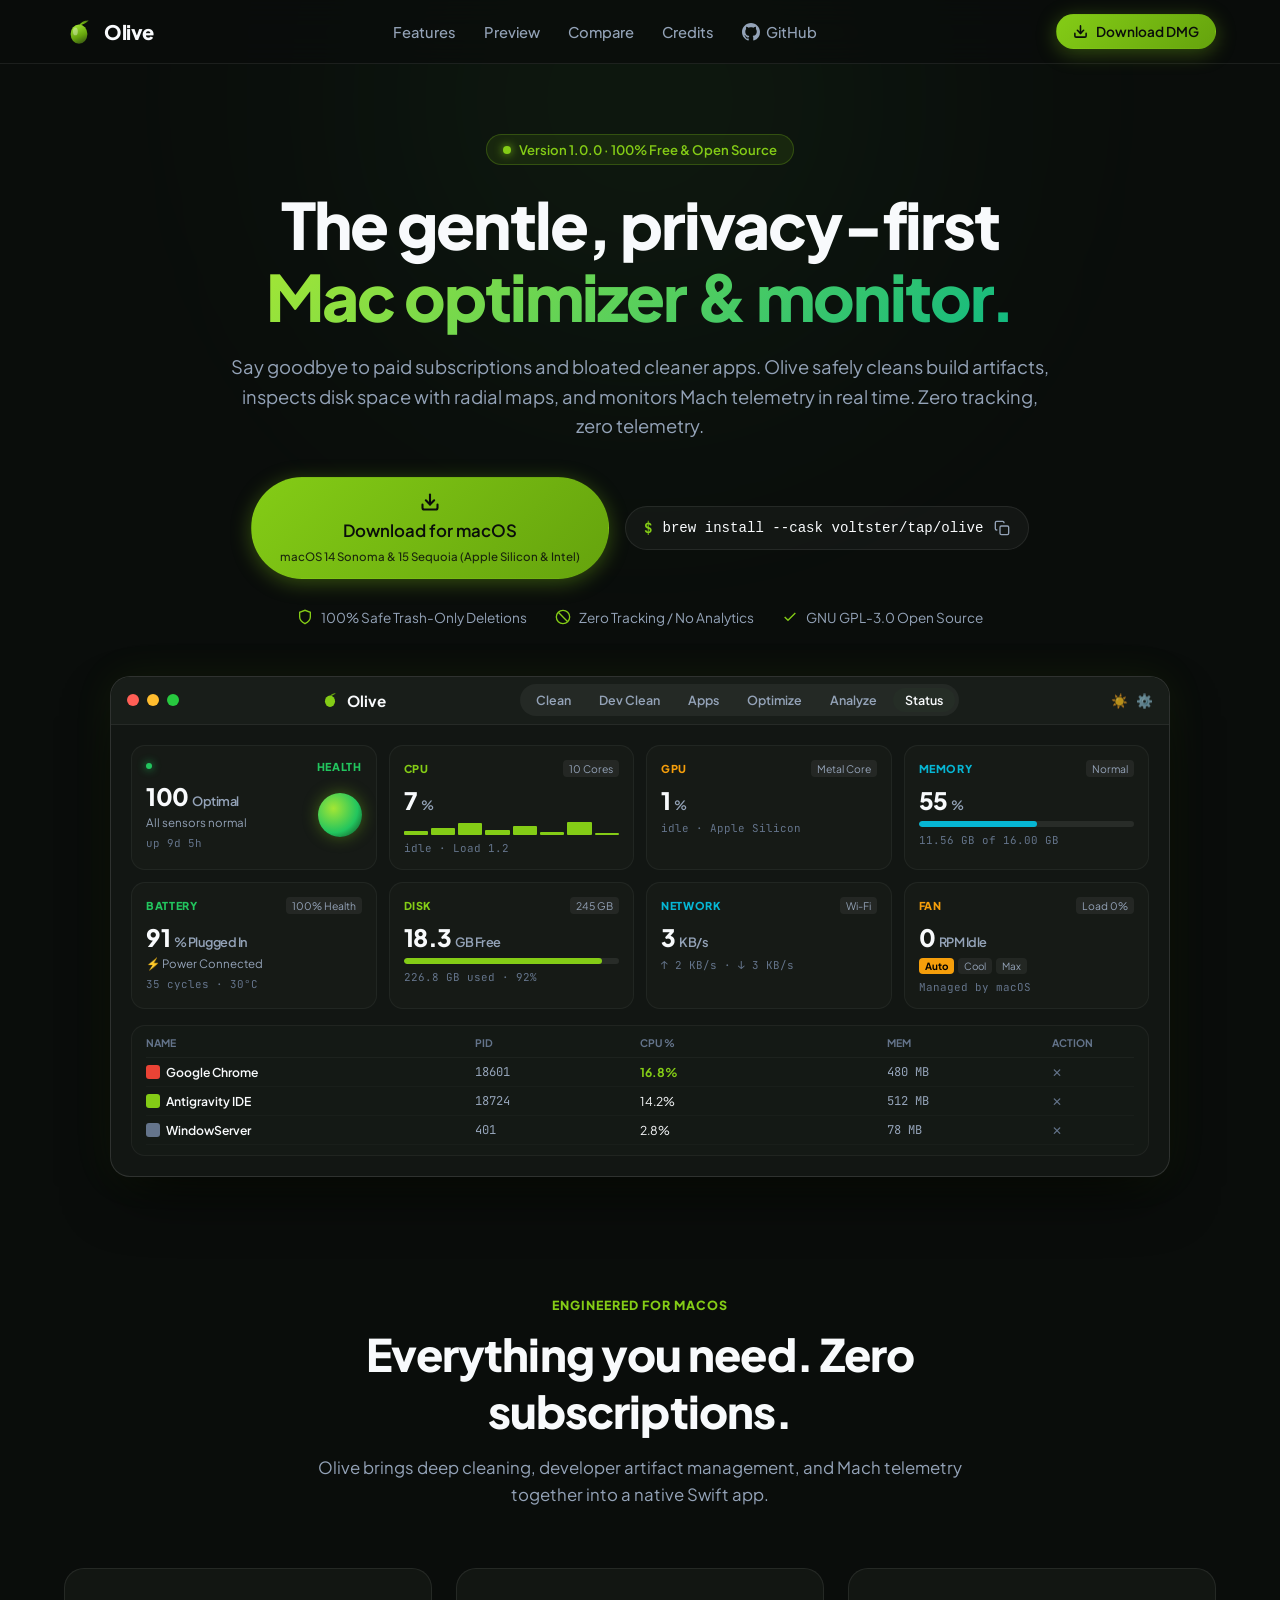
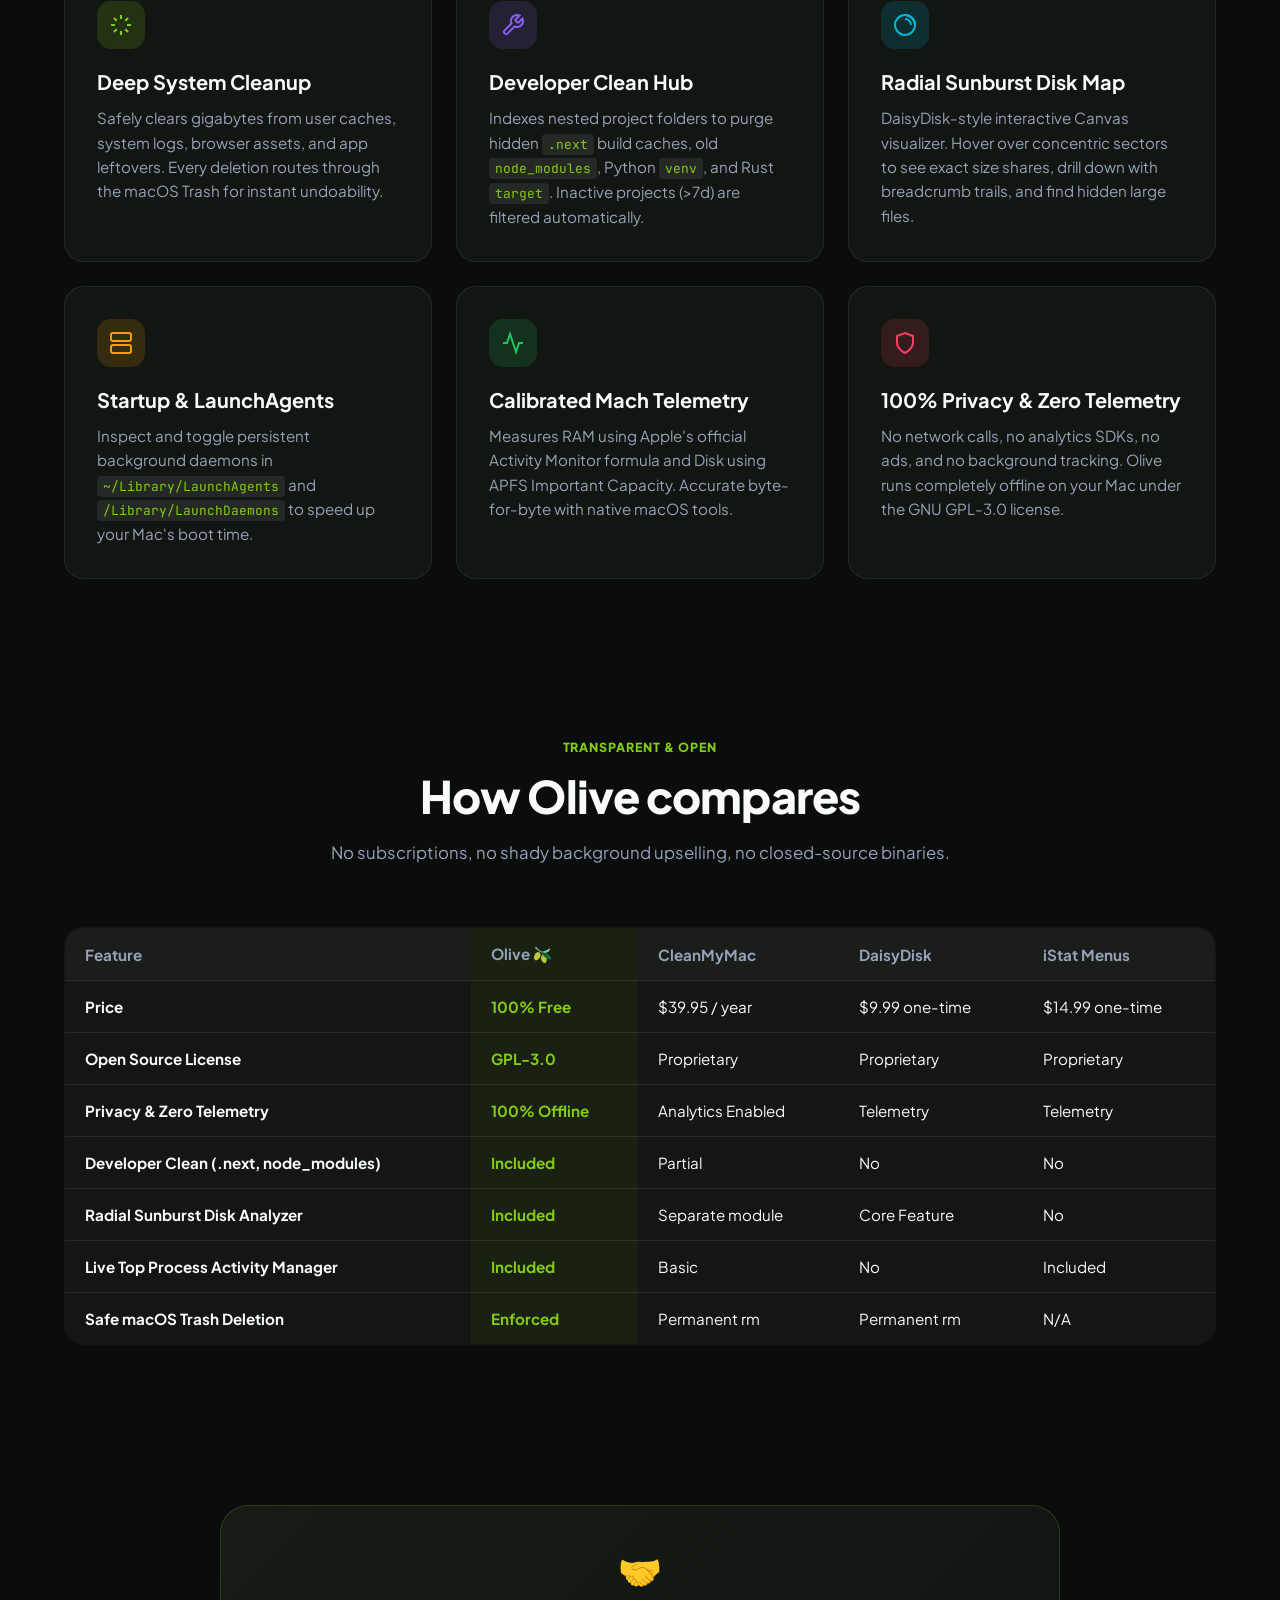
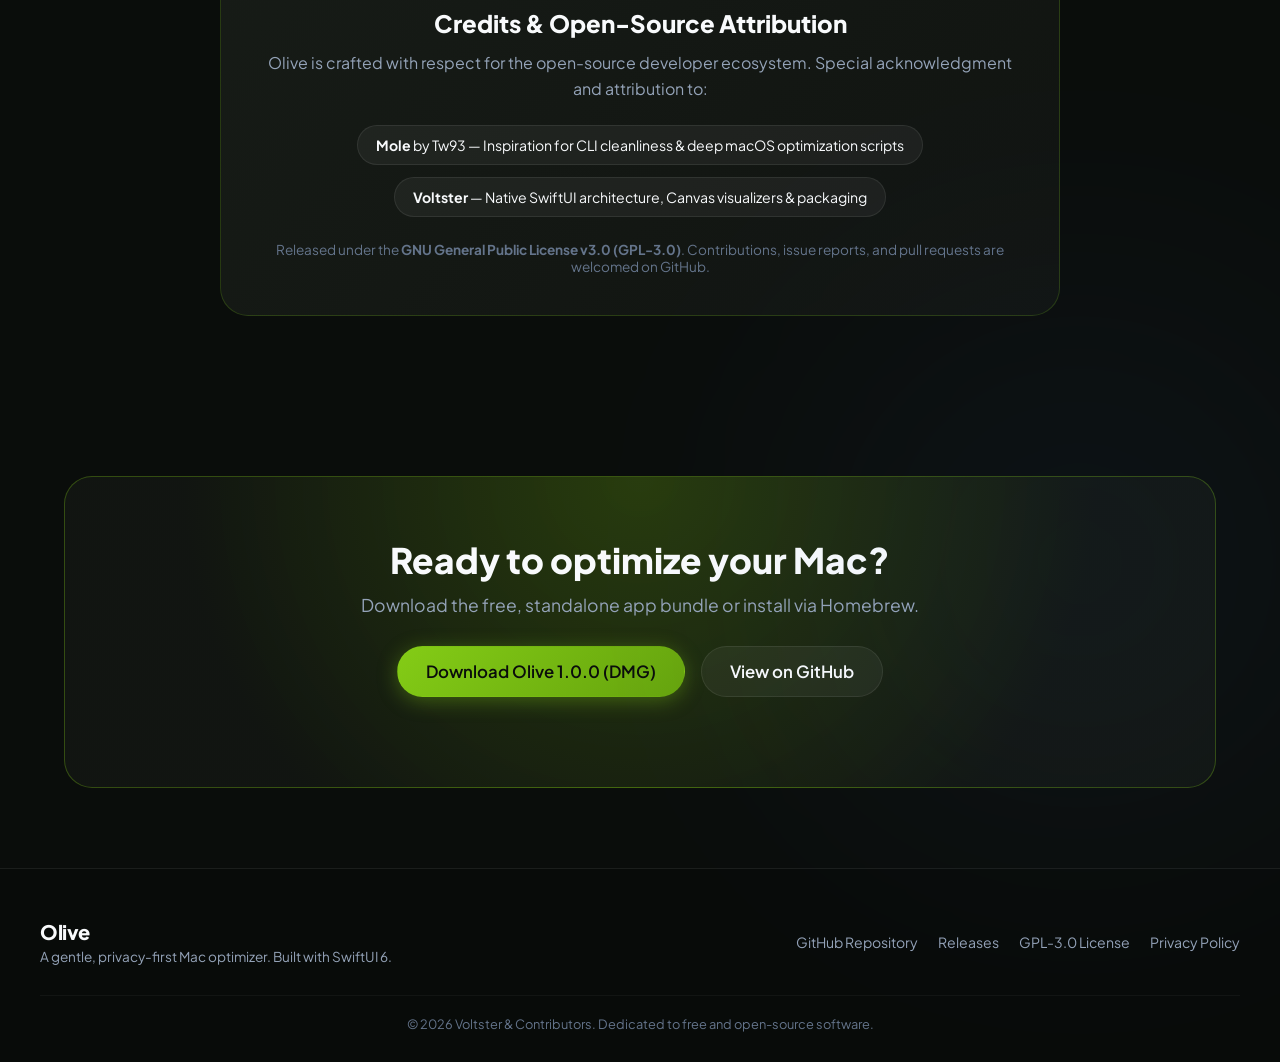
==== docs/index.html @ 9021bd2e "Add modern GitHub Pages landing page for Olive with live demo, DMG download, and attribution" ====
<!DOCTYPE html>
<html lang="en">
<head>
  <meta charset="UTF-8">
  <meta name="viewport" content="width=device-width, initial-scale=1.0">
  <title>Olive — Gentle, Privacy-First Mac Optimizer & System Monitor</title>
  <meta name="description" content="A modern, 100% free & open-source macOS system cleaner, developer junk purger, radial disk analyzer, and real-time telemetry monitor. Zero tracking, zero ads.">
  
  <!-- OpenGraph / Social Meta -->
  <meta property="og:title" content="Olive — Open-Source Mac Cleaner & System Monitor">
  <meta property="og:description" content="Reclaim gigabytes from node_modules, .next caches, and system junk with zero tracking and safe macOS Trash deletion.">
  <meta property="og:type" content="website">
  <meta property="og:url" content="https://voltster.github.io/Olive/">
  
  <!-- Google Fonts -->
  <link rel="preconnect" href="https://fonts.googleapis.com">
  <link rel="preconnect" href="https://fonts.gstatic.com" crossorigin>
  <link href="https://fonts.googleapis.com/css2?family=Plus+Jakarta+Sans:wght@400;500;600;700;800&family=JetBrains+Mono:wght@500;600&display=swap" rel="stylesheet">
  
  <!-- Stylesheet -->
  <link rel="stylesheet" href="style.css">
</head>
<body>

  <!-- Background Ambient Glows -->
  <div class="ambient-glow glow-top"></div>
  <div class="ambient-glow glow-bottom"></div>

  <!-- Navigation Bar -->
  <header class="navbar-wrapper">
    <nav class="navbar" aria-label="Main Navigation">
      <a href="#" class="brand">
        <svg class="brand-logo" width="30" height="30" viewBox="0 0 100 100" fill="none">
          <ellipse cx="50" cy="57" rx="28" ry="32" fill="url(#oliveGrad)" />
          <ellipse cx="38" cy="48" rx="8" ry="13" fill="rgba(255,255,255,0.35)" />
          <path d="M50 28 C62 10, 82 12, 82 12 C82 12, 70 26, 50 28 Z" fill="url(#leafGrad)" />
          <defs>
            <linearGradient id="oliveGrad" x1="35" y1="25" x2="65" y2="90" gradientUnits="userSpaceOnUse">
              <stop stop-color="#A3E635"/>
              <stop offset="0.6" stop-color="#65A30D"/>
              <stop offset="1" stop-color="#365314"/>
            </linearGradient>
            <linearGradient id="leafGrad" x1="50" y1="28" x2="82" y2="12" gradientUnits="userSpaceOnUse">
              <stop stop-color="#84CC16"/>
              <stop offset="1" stop-color="#4D7C0F"/>
            </linearGradient>
          </defs>
        </svg>
        <span class="brand-name">Olive</span>
      </a>

      <div class="nav-links">
        <a href="#features">Features</a>
        <a href="#demo">Preview</a>
        <a href="#comparison">Compare</a>
        <a href="#credits">Credits</a>
        <a href="https://github.com/Voltster/Olive" target="_blank" rel="noopener noreferrer" class="github-nav-link">
          <svg width="18" height="18" viewBox="0 0 24 24" fill="currentColor">
            <path d="M12 0C5.37 0 0 5.37 0 12c0 5.31 3.435 9.795 8.205 11.385.6.105.825-.255.825-.57 0-.285-.015-1.23-.015-2.235-3.015.555-3.795-.735-4.035-1.41-.135-.345-.72-1.41-1.23-1.695-.42-.225-1.02-.78-.015-.795.945-.015 1.62.87 1.845 1.23 1.08 1.815 2.805 1.305 3.495.99.105-.78.42-1.305.765-1.605-2.67-.3-5.46-1.335-5.46-5.925 0-1.305.465-2.385 1.23-3.225-.12-.3-.54-1.53.12-3.18 0 0 1.005-.315 3.3 1.23.96-.27 1.98-.405 3-.405s2.04.135 3 .405c2.295-1.56 3.3-1.23 3.3-1.23.66 1.65.24 2.88.12 3.18.765.84 1.23 1.905 1.23 3.225 0 4.605-2.805 5.625-5.475 5.925.435.375.81 1.095.81 2.22 0 1.605-.015 2.895-.015 3.3 0 .315.225.69.825.57A12.02 12.02 0 0024 12c0-6.63-5.37-12-12-12z"/>
          </svg>
          GitHub
        </a>
      </div>

      <div class="nav-cta">
        <a href="https://github.com/Voltster/Olive/releases/latest/download/Olive-1.0.0.dmg" class="btn btn-primary btn-sm">
          <svg width="15" height="15" viewBox="0 0 24 24" fill="none" stroke="currentColor" stroke-width="2.5" stroke-linecap="round" stroke-linejoin="round">
            <path d="M21 15v4a2 2 0 0 1-2 2H5a2 2 0 0 1-2-2v-4"/>
            <polyline points="7 10 12 15 17 10"/>
            <line x1="12" y1="15" x2="12" y2="3"/>
          </svg>
          Download DMG
        </a>
      </div>
    </nav>
  </header>

  <!-- Hero Section -->
  <main>
    <section class="hero-section">
      <div class="hero-content">
        <div class="badge-pill">
          <span class="badge-dot"></span>
          <span>Version 1.0.0 · 100% Free & Open Source</span>
        </div>

        <h1 class="hero-title">
          The gentle, privacy-first <br>
          <span class="gradient-text">Mac optimizer & monitor.</span>
        </h1>

        <p class="hero-subtitle">
          Say goodbye to paid subscriptions and bloated cleaner apps. Olive safely cleans build artifacts, inspects disk space with radial maps, and monitors Mach telemetry in real time. Zero tracking, zero telemetry.
        </p>

        <!-- CTA Action Buttons -->
        <div class="hero-actions">
          <a href="https://github.com/Voltster/Olive/releases/latest/download/Olive-1.0.0.dmg" class="btn btn-primary btn-lg">
            <svg width="20" height="20" viewBox="0 0 24 24" fill="none" stroke="currentColor" stroke-width="2.5" stroke-linecap="round" stroke-linejoin="round">
              <path d="M21 15v4a2 2 0 0 1-2 2H5a2 2 0 0 1-2-2v-4"/>
              <polyline points="7 10 12 15 17 10"/>
              <line x1="12" y1="15" x2="12" y2="3"/>
            </svg>
            Download for macOS
            <span class="btn-subtext">macOS 14 Sonoma & 15 Sequoia (Apple Silicon & Intel)</span>
          </a>

          <div class="brew-command-box" id="brewBox">
            <span class="brew-prompt">$</span>
            <code id="brewCode">brew install --cask voltster/tap/olive</code>
            <button class="copy-btn" id="copyBtn" aria-label="Copy Homebrew command" title="Copy to clipboard">
              <svg class="copy-icon" width="16" height="16" viewBox="0 0 24 24" fill="none" stroke="currentColor" stroke-width="2">
                <rect x="9" y="9" width="13" height="13" rx="2" ry="2"></rect>
                <path d="M5 15H4a2 2 0 0 1-2-2V4a2 2 0 0 1 2-2h9a2 2 0 0 1 2 2v1"></path>
              </svg>
              <span class="copy-tooltip">Copied!</span>
            </button>
          </div>
        </div>

        <div class="hero-trust">
          <div class="trust-item">
            <svg width="16" height="16" viewBox="0 0 24 24" fill="none" stroke="#84CC16" stroke-width="2"><path d="M12 22s8-4 8-10V5l-8-3-8 3v7c0 6 8 10 8 10z"/></svg>
            100% Safe Trash-Only Deletions
          </div>
          <div class="trust-item">
            <svg width="16" height="16" viewBox="0 0 24 24" fill="none" stroke="#84CC16" stroke-width="2"><circle cx="12" cy="12" r="10"/><line x1="4.93" y1="4.93" x2="19.07" y2="19.07"/></svg>
            Zero Tracking / No Analytics
          </div>
          <div class="trust-item">
            <svg width="16" height="16" viewBox="0 0 24 24" fill="none" stroke="#84CC16" stroke-width="2"><polyline points="20 6 9 17 4 12"/></svg>
            GNU GPL-3.0 Open Source
          </div>
        </div>
      </div>

      <!-- App Interface Mockup Preview -->
      <div class="hero-mockup-wrapper">
        <div class="mac-window">
          <!-- Window Header Bar -->
          <div class="window-header">
            <div class="traffic-lights">
              <span class="traffic-light red"></span>
              <span class="traffic-light yellow"></span>
              <span class="traffic-light green"></span>
            </div>

            <div class="window-title-group">
              <svg width="18" height="18" viewBox="0 0 100 100" fill="none">
                <ellipse cx="50" cy="57" rx="28" ry="32" fill="#84CC16" />
                <path d="M50 28 C62 10, 82 12, 82 12 C82 12, 70 26, 50 28 Z" fill="#65A30D" />
              </svg>
              <span>Olive</span>
            </div>

            <div class="window-nav-pills">
              <span class="pill">Clean</span>
              <span class="pill">Dev Clean</span>
              <span class="pill">Apps</span>
              <span class="pill">Optimize</span>
              <span class="pill">Analyze</span>
              <span class="pill active">Status</span>
            </div>

            <div class="window-controls">
              <span class="icon-circle">☀️</span>
              <span class="icon-circle">⚙️</span>
            </div>
          </div>

          <!-- Window Inner Content (8-Card Telemetry Grid Preview) -->
          <div class="window-body">
            <div class="status-grid">
              
              <!-- Health Card -->
              <div class="telemetry-card health-card">
                <div class="card-meta">
                  <span class="dot-live"></span>
                  <span class="card-label sage">HEALTH</span>
                </div>
                <div class="health-flex">
                  <div>
                    <div class="card-value">100 <span class="val-sub">Optimal</span></div>
                    <div class="card-subtitle">All sensors normal</div>
                    <div class="card-uptime">up 9d 5h</div>
                  </div>
                  <div class="solar-sphere-preview"></div>
                </div>
              </div>

              <!-- CPU Card -->
              <div class="telemetry-card">
                <div class="card-header-flex">
                  <span class="card-label olive">CPU</span>
                  <span class="chip">10 Cores</span>
                </div>
                <div class="card-value">7 <span class="val-sub">%</span></div>
                <div class="mini-equalizer">
                  <span style="height: 25%"></span>
                  <span style="height: 45%"></span>
                  <span style="height: 80%"></span>
                  <span style="height: 30%"></span>
                  <span style="height: 60%"></span>
                  <span style="height: 20%"></span>
                  <span style="height: 90%"></span>
                  <span style="height: 15%"></span>
                </div>
                <div class="card-uptime">idle · Load 1.2</div>
              </div>

              <!-- GPU Card -->
              <div class="telemetry-card">
                <div class="card-header-flex">
                  <span class="card-label amber">GPU</span>
                  <span class="chip">Metal Core</span>
                </div>
                <div class="card-value">1 <span class="val-sub">%</span></div>
                <div class="mini-line-graph"></div>
                <div class="card-uptime">idle · Apple Silicon</div>
              </div>

              <!-- Memory Card -->
              <div class="telemetry-card">
                <div class="card-header-flex">
                  <span class="card-label cyan">MEMORY</span>
                  <span class="chip">Normal</span>
                </div>
                <div class="card-value">55 <span class="val-sub">%</span></div>
                <div class="progress-bar-wrap">
                  <div class="progress-bar-fill" style="width: 55%"></div>
                </div>
                <div class="card-uptime">11.56 GB of 16.00 GB</div>
              </div>

              <!-- Battery Card -->
              <div class="telemetry-card">
                <div class="card-header-flex">
                  <span class="card-label sage">BATTERY</span>
                  <span class="chip">100% Health</span>
                </div>
                <div class="card-value">91 <span class="val-sub">% Plugged In</span></div>
                <div class="card-subtitle">⚡ Power Connected</div>
                <div class="card-uptime">35 cycles · 30°C</div>
              </div>

              <!-- Disk Card -->
              <div class="telemetry-card">
                <div class="card-header-flex">
                  <span class="card-label olive">DISK</span>
                  <span class="chip">245 GB</span>
                </div>
                <div class="card-value">18.3 <span class="val-sub">GB Free</span></div>
                <div class="progress-bar-wrap">
                  <div class="progress-bar-fill olive" style="width: 92%"></div>
                </div>
                <div class="card-uptime">226.8 GB used · 92%</div>
              </div>

              <!-- Network Card -->
              <div class="telemetry-card">
                <div class="card-header-flex">
                  <span class="card-label cyan">NETWORK</span>
                  <span class="chip">Wi-Fi</span>
                </div>
                <div class="card-value">3 <span class="val-sub">KB/s</span></div>
                <div class="mini-network-graph"></div>
                <div class="card-uptime">↑ 2 KB/s · ↓ 3 KB/s</div>
              </div>

              <!-- Fan Card -->
              <div class="telemetry-card">
                <div class="card-header-flex">
                  <span class="card-label amber">FAN</span>
                  <span class="chip">Load 0%</span>
                </div>
                <div class="card-value">0 <span class="val-sub">RPM Idle</span></div>
                <div class="preset-pills">
                  <span class="preset-pill active">Auto</span>
                  <span class="preset-pill">Cool</span>
                  <span class="preset-pill">Max</span>
                </div>
                <div class="card-uptime">Managed by macOS</div>
              </div>

            </div>

            <!-- Bottom Process Activity Preview -->
            <div class="process-table-preview">
              <div class="process-table-header">
                <span>NAME</span>
                <span>PID</span>
                <span>CPU %</span>
                <span>MEM</span>
                <span>ACTION</span>
              </div>
              <div class="process-row">
                <span class="p-name"><span class="app-icon chrome"></span> Google Chrome</span>
                <span class="p-pid">18601</span>
                <span class="p-cpu highlight">16.8% <span class="cpu-bar"></span></span>
                <span class="p-mem">480 MB</span>
                <span class="p-act">✕</span>
              </div>
              <div class="process-row">
                <span class="p-name"><span class="app-icon ide"></span> Antigravity IDE</span>
                <span class="p-pid">18724</span>
                <span class="p-cpu">14.2% <span class="cpu-bar half"></span></span>
                <span class="p-mem">512 MB</span>
                <span class="p-act">✕</span>
              </div>
              <div class="process-row">
                <span class="p-name"><span class="app-icon sys"></span> WindowServer</span>
                <span class="p-pid">401</span>
                <span class="p-cpu">2.8%</span>
                <span class="p-mem">78 MB</span>
                <span class="p-act">✕</span>
              </div>
            </div>

          </div>
        </div>
      </div>
    </section>

    <!-- Features Section -->
    <section class="features-section" id="features">
      <div class="section-header">
        <span class="section-tag">ENGINEERED FOR MACOS</span>
        <h2 class="section-title">Everything you need. Zero subscriptions.</h2>
        <p class="section-subtitle">Olive brings deep cleaning, developer artifact management, and Mach telemetry together into a native Swift app.</p>
      </div>

      <div class="features-grid">
        <!-- Feature 1 -->
        <div class="feature-card">
          <div class="feature-icon olive">
            <svg width="24" height="24" viewBox="0 0 24 24" fill="none" stroke="currentColor" stroke-width="2">
              <path d="M12 2v4M12 18v4M4.93 4.93l2.83 2.83M16.24 16.24l2.83 2.83M2 12h4M18 12h4M4.93 19.07l2.83-2.83M16.24 7.76l2.83-2.83"/>
            </svg>
          </div>
          <h3 class="feature-title">Deep System Cleanup</h3>
          <p class="feature-desc">Safely clears gigabytes from user caches, system logs, browser assets, and app leftovers. Every deletion routes through the macOS Trash for instant undoability.</p>
        </div>

        <!-- Feature 2 -->
        <div class="feature-card">
          <div class="feature-icon violet">
            <svg width="24" height="24" viewBox="0 0 24 24" fill="none" stroke="currentColor" stroke-width="2">
              <path d="M14.7 6.3a1 1 0 0 0 0 1.4l1.6 1.6a1 1 0 0 0 1.4 0l3.77-3.77a6 6 0 0 1-7.94 7.94l-6.91 6.91a2.12 2.12 0 0 1-3-3l6.91-6.91a6 6 0 0 1 7.94-7.94l-3.76 3.76z"/>
            </svg>
          </div>
          <h3 class="feature-title">Developer Clean Hub</h3>
          <p class="feature-desc">Indexes nested project folders to purge hidden <code>.next</code> build caches, old <code>node_modules</code>, Python <code>venv</code>, and Rust <code>target</code>. Inactive projects (>7d) are filtered automatically.</p>
        </div>

        <!-- Feature 3 -->
        <div class="feature-card">
          <div class="feature-icon cyan">
            <svg width="24" height="24" viewBox="0 0 24 24" fill="none" stroke="currentColor" stroke-width="2">
              <circle cx="12" cy="12" r="10"/>
              <path d="M12 2a10 10 0 0 1 10 10"/>
              <path d="M12 6a6 6 0 0 1 6 6"/>
            </svg>
          </div>
          <h3 class="feature-title">Radial Sunburst Disk Map</h3>
          <p class="feature-desc">DaisyDisk-style interactive Canvas visualizer. Hover over concentric sectors to see exact size shares, drill down with breadcrumb trails, and find hidden large files.</p>
        </div>

        <!-- Feature 4 -->
        <div class="feature-card">
          <div class="feature-icon amber">
            <svg width="24" height="24" viewBox="0 0 24 24" fill="none" stroke="currentColor" stroke-width="2">
              <rect x="2" y="2" width="20" height="8" rx="2" ry="2"/>
              <rect x="2" y="14" width="20" height="8" rx="2" ry="2"/>
              <line x1="6" y1="6" x2="6.01" y2="6"/>
              <line x1="6" y1="18" x2="6.01" y2="18"/>
            </svg>
          </div>
          <h3 class="feature-title">Startup & LaunchAgents</h3>
          <p class="feature-desc">Inspect and toggle persistent background daemons in <code>~/Library/LaunchAgents</code> and <code>/Library/LaunchDaemons</code> to speed up your Mac's boot time.</p>
        </div>

        <!-- Feature 5 -->
        <div class="feature-card">
          <div class="feature-icon sage">
            <svg width="24" height="24" viewBox="0 0 24 24" fill="none" stroke="currentColor" stroke-width="2">
              <path d="M22 12h-4l-3 9L9 3l-3 9H2"/>
            </svg>
          </div>
          <h3 class="feature-title">Calibrated Mach Telemetry</h3>
          <p class="feature-desc">Measures RAM using Apple's official Activity Monitor formula and Disk using APFS Important Capacity. Accurate byte-for-byte with native macOS tools.</p>
        </div>

        <!-- Feature 6 -->
        <div class="feature-card">
          <div class="feature-icon rose">
            <svg width="24" height="24" viewBox="0 0 24 24" fill="none" stroke="currentColor" stroke-width="2">
              <path d="M12 22s8-4 8-10V5l-8-3-8 3v7c0 6 8 10 8 10z"/>
            </svg>
          </div>
          <h3 class="feature-title">100% Privacy & Zero Telemetry</h3>
          <p class="feature-desc">No network calls, no analytics SDKs, no ads, and no background tracking. Olive runs completely offline on your Mac under the GNU GPL-3.0 license.</p>
        </div>
      </div>
    </section>

    <!-- Comparison Table Section -->
    <section class="comparison-section" id="comparison">
      <div class="section-header">
        <span class="section-tag">TRANSPARENT & OPEN</span>
        <h2 class="section-title">How Olive compares</h2>
        <p class="section-subtitle">No subscriptions, no shady background upselling, no closed-source binaries.</p>
      </div>

      <div class="table-responsive">
        <table class="comparison-table">
          <thead>
            <tr>
              <th>Feature</th>
              <th class="highlight-col">Olive 🫒</th>
              <th>CleanMyMac</th>
              <th>DaisyDisk</th>
              <th>iStat Menus</th>
            </tr>
          </thead>
          <tbody>
            <tr>
              <td><strong>Price</strong></td>
              <td class="highlight-col font-bold text-green">100% Free</td>
              <td>$39.95 / year</td>
              <td>$9.99 one-time</td>
              <td>$14.99 one-time</td>
            </tr>
            <tr>
              <td><strong>Open Source License</strong></td>
              <td class="highlight-col font-bold text-green">GPL-3.0</td>
              <td>Proprietary</td>
              <td>Proprietary</td>
              <td>Proprietary</td>
            </tr>
            <tr>
              <td><strong>Privacy & Zero Telemetry</strong></td>
              <td class="highlight-col font-bold text-green">100% Offline</td>
              <td>Analytics Enabled</td>
              <td>Telemetry</td>
              <td>Telemetry</td>
            </tr>
            <tr>
              <td><strong>Developer Clean (.next, node_modules)</strong></td>
              <td class="highlight-col font-bold text-green">Included</td>
              <td>Partial</td>
              <td>No</td>
              <td>No</td>
            </tr>
            <tr>
              <td><strong>Radial Sunburst Disk Analyzer</strong></td>
              <td class="highlight-col font-bold text-green">Included</td>
              <td>Separate module</td>
              <td>Core Feature</td>
              <td>No</td>
            </tr>
            <tr>
              <td><strong>Live Top Process Activity Manager</strong></td>
              <td class="highlight-col font-bold text-green">Included</td>
              <td>Basic</td>
              <td>No</td>
              <td>Included</td>
            </tr>
            <tr>
              <td><strong>Safe macOS Trash Deletion</strong></td>
              <td class="highlight-col font-bold text-green">Enforced</td>
              <td>Permanent rm</td>
              <td>Permanent rm</td>
              <td>N/A</td>
            </tr>
          </tbody>
        </table>
      </div>
    </section>

    <!-- Credits & Attribution Section -->
    <section class="credits-section" id="credits">
      <div class="credits-card">
        <div class="credits-icon">🤝</div>
        <h3 class="credits-title">Credits & Open-Source Attribution</h3>
        <p class="credits-text">
          Olive is crafted with respect for the open-source developer ecosystem. Special acknowledgment and attribution to:
        </p>
        <div class="credits-badge-list">
          <a href="https://github.com/tw93/mole" target="_blank" rel="noopener noreferrer" class="credit-chip">
            <strong>Mole</strong> by Tw93 — Inspiration for CLI cleanliness & deep macOS optimization scripts
          </a>
          <a href="https://github.com/Voltster/Olive" target="_blank" rel="noopener noreferrer" class="credit-chip">
            <strong>Voltster</strong> — Native SwiftUI architecture, Canvas visualizers & packaging
          </a>
        </div>
        <p class="license-notice">
          Released under the <strong>GNU General Public License v3.0 (GPL-3.0)</strong>. Contributions, issue reports, and pull requests are welcomed on GitHub.
        </p>
      </div>
    </section>

    <!-- Final Call to Action -->
    <section class="final-cta">
      <div class="cta-card">
        <h2>Ready to optimize your Mac?</h2>
        <p>Download the free, standalone app bundle or install via Homebrew.</p>
        
        <div class="hero-actions center">
          <a href="https://github.com/Voltster/Olive/releases/latest/download/Olive-1.0.0.dmg" class="btn btn-primary btn-lg">
            Download Olive 1.0.0 (DMG)
          </a>
          <a href="https://github.com/Voltster/Olive" target="_blank" rel="noopener noreferrer" class="btn btn-secondary btn-lg">
            View on GitHub
          </a>
        </div>
      </div>
    </section>
  </main>

  <!-- Footer -->
  <footer class="footer">
    <div class="footer-content">
      <div class="footer-brand">
        <span class="brand-name">Olive</span>
        <p>A gentle, privacy-first Mac optimizer. Built with SwiftUI 6.</p>
      </div>

      <div class="footer-links">
        <a href="https://github.com/Voltster/Olive">GitHub Repository</a>
        <a href="https://github.com/Voltster/Olive/releases">Releases</a>
        <a href="https://github.com/Voltster/Olive/blob/main/LICENSE">GPL-3.0 License</a>
        <a href="https://github.com/Voltster/Olive/blob/main/PRIVACY.md">Privacy Policy</a>
      </div>
    </div>
    <div class="footer-bottom">
      <p>© 2026 Voltster & Contributors. Dedicated to free and open-source software.</p>
    </div>
  </footer>

  <!-- Scripts -->
  <script src="script.js"></script>
</body>
</html>
---- docs/style.css ----
/* ==========================================================================
   Olive — Modern Landing Page Design Tokens & Stylesheet
   ========================================================================== */

:root {
  --bg-dark: #0A0D0B;
  --bg-card: rgba(22, 26, 22, 0.75);
  --bg-card-hover: rgba(30, 36, 30, 0.85);
  --border-card: rgba(255, 255, 255, 0.08);
  --border-card-hover: rgba(132, 204, 22, 0.35);
  
  --text-primary: #F8FAFC;
  --text-secondary: #94A3B8;
  --text-muted: #64748B;
  
  --accent-olive: #84CC16;
  --accent-olive-glow: rgba(132, 204, 22, 0.35);
  --accent-emerald: #10B981;
  --accent-sage: #22C55E;
  --accent-cyan: #06B6D4;
  --accent-amber: #F59E0B;
  --accent-violet: #8B5CF6;
  --accent-rose: #F43F5E;
  
  --radius-sm: 8px;
  --radius-md: 14px;
  --radius-lg: 20px;
  --radius-xl: 28px;
  --radius-full: 9999px;
  
  --font-main: 'Plus Jakarta Sans', -apple-system, BlinkMacSystemFont, 'Segoe UI', Roboto, sans-serif;
  --font-mono: 'JetBrains Mono', SFMono-Regular, Menlo, Monaco, Consolas, monospace;
  
  --transition-fast: 0.18s cubic-bezier(0.16, 1, 0.3, 1);
  --transition-smooth: 0.3s cubic-bezier(0.16, 1, 0.3, 1);
}

/* Reset & Base */
*, *::before, *::after {
  box-sizing: border-box;
  margin: 0;
  padding: 0;
}

html {
  scroll-behavior: smooth;
  color-scheme: dark;
  background-color: var(--bg-dark);
  font-family: var(--font-main);
  color: var(--text-primary);
  -webkit-font-smoothing: antialiased;
}

body {
  position: relative;
  min-height: 100vh;
  overflow-x: hidden;
}

/* Ambient Glows */
.ambient-glow {
  position: absolute;
  width: 600px;
  height: 600px;
  border-radius: 50%;
  filter: blur(140px);
  pointer-events: none;
  z-index: 0;
  opacity: 0.45;
}

.glow-top {
  top: -200px;
  left: 50%;
  transform: translateX(-50%);
  background: radial-gradient(circle, rgba(132, 204, 22, 0.25) 0%, rgba(16, 185, 129, 0.12) 60%, transparent 80%);
}

.glow-bottom {
  bottom: 200px;
  right: -100px;
  background: radial-gradient(circle, rgba(6, 182, 212, 0.18) 0%, rgba(139, 92, 246, 0.1) 60%, transparent 80%);
}

/* Navigation */
.navbar-wrapper {
  position: sticky;
  top: 0;
  z-index: 100;
  backdrop-filter: blur(20px);
  -webkit-backdrop-filter: blur(20px);
  background: rgba(10, 13, 11, 0.75);
  border-bottom: 1px solid var(--border-card);
}

.navbar {
  max-width: 1200px;
  margin: 0 auto;
  padding: 14px 24px;
  display: flex;
  align-items: center;
  justify-content: space-between;
}

.brand {
  display: flex;
  align-items: center;
  gap: 10px;
  text-decoration: none;
  color: var(--text-primary);
}

.brand-name {
  font-size: 1.25rem;
  font-weight: 800;
  letter-spacing: -0.02em;
}

.nav-links {
  display: flex;
  align-items: center;
  gap: 28px;
}

.nav-links a {
  text-decoration: none;
  color: var(--text-secondary);
  font-size: 0.92rem;
  font-weight: 500;
  transition: color var(--transition-fast);
}

.nav-links a:hover {
  color: var(--text-primary);
}

.github-nav-link {
  display: inline-flex;
  align-items: center;
  gap: 6px;
}

/* Buttons */
.btn {
  display: inline-flex;
  align-items: center;
  justify-content: center;
  gap: 8px;
  font-family: var(--font-main);
  font-weight: 600;
  text-decoration: none;
  border-radius: var(--radius-full);
  transition: all var(--transition-smooth);
  cursor: pointer;
  border: 1px solid transparent;
}

.btn-primary {
  background: linear-gradient(135deg, #84CC16 0%, #65A30D 100%);
  color: #0A0D0B;
  box-shadow: 0 4px 20px var(--accent-olive-glow);
}

.btn-primary:hover {
  background: linear-gradient(135deg, #9AE62B 0%, #84CC16 100%);
  transform: translateY(-1px);
  box-shadow: 0 6px 24px rgba(132, 204, 22, 0.5);
}

.btn-secondary {
  background: rgba(255, 255, 255, 0.05);
  color: var(--text-primary);
  border: 1px solid var(--border-card);
}

.btn-secondary:hover {
  background: rgba(255, 255, 255, 0.1);
  border-color: rgba(255, 255, 255, 0.2);
}

.btn-sm {
  padding: 8px 16px;
  font-size: 0.85rem;
}

.btn-lg {
  flex-direction: column;
  padding: 14px 28px;
  font-size: 1.05rem;
}

.btn-subtext {
  font-size: 0.72rem;
  font-weight: 500;
  opacity: 0.85;
}

/* Hero Section */
.hero-section {
  position: relative;
  z-index: 1;
  max-width: 1200px;
  margin: 0 auto;
  padding: 70px 24px 40px;
  display: flex;
  flex-direction: column;
  align-items: center;
  text-align: center;
}

.hero-content {
  max-width: 820px;
  margin-bottom: 50px;
}

.badge-pill {
  display: inline-flex;
  align-items: center;
  gap: 8px;
  padding: 6px 16px;
  border-radius: var(--radius-full);
  background: rgba(132, 204, 22, 0.1);
  border: 1px solid rgba(132, 204, 22, 0.25);
  color: var(--accent-olive);
  font-size: 0.82rem;
  font-weight: 600;
  margin-bottom: 24px;
}

.badge-dot {
  width: 8px;
  height: 8px;
  border-radius: 50%;
  background: var(--accent-olive);
  box-shadow: 0 0 10px var(--accent-olive);
}

.hero-title {
  font-size: clamp(2.4rem, 5vw, 4.2rem);
  font-weight: 800;
  line-height: 1.12;
  letter-spacing: -0.03em;
  margin-bottom: 20px;
}

.gradient-text {
  background: linear-gradient(135deg, #A3E635 0%, #10B981 100%);
  -webkit-background-clip: text;
  -webkit-text-fill-color: transparent;
}

.hero-subtitle {
  font-size: 1.15rem;
  line-height: 1.6;
  color: var(--text-secondary);
  margin-bottom: 36px;
}

.hero-actions {
  display: flex;
  align-items: center;
  justify-content: center;
  gap: 16px;
  flex-wrap: wrap;
  margin-bottom: 30px;
}

.hero-actions.center {
  margin-top: 24px;
}

/* Homebrew Command Box */
.brew-command-box {
  display: flex;
  align-items: center;
  gap: 10px;
  background: rgba(255, 255, 255, 0.04);
  border: 1px solid var(--border-card);
  padding: 12px 18px;
  border-radius: var(--radius-full);
  font-family: var(--font-mono);
  font-size: 0.88rem;
  color: var(--text-primary);
  transition: border-color var(--transition-fast);
}

.brew-command-box:hover {
  border-color: var(--border-card-hover);
}

.brew-prompt {
  color: var(--accent-olive);
  font-weight: 700;
}

.copy-btn {
  position: relative;
  background: transparent;
  border: none;
  color: var(--text-secondary);
  cursor: pointer;
  display: flex;
  align-items: center;
  justify-content: center;
  transition: color var(--transition-fast);
}

.copy-btn:hover {
  color: var(--text-primary);
}

.copy-tooltip {
  position: absolute;
  top: -30px;
  left: 50%;
  transform: translateX(-50%);
  background: var(--accent-olive);
  color: #0A0D0B;
  font-size: 0.72rem;
  font-weight: 700;
  padding: 2px 8px;
  border-radius: 4px;
  opacity: 0;
  pointer-events: none;
  transition: opacity 0.2s ease;
}

.copy-tooltip.show {
  opacity: 1;
}

/* Trust Items */
.hero-trust {
  display: flex;
  align-items: center;
  justify-content: center;
  gap: 28px;
  flex-wrap: wrap;
  font-size: 0.85rem;
  color: var(--text-secondary);
}

.trust-item {
  display: flex;
  align-items: center;
  gap: 8px;
}

/* Mac Window Mockup */
.hero-mockup-wrapper {
  width: 100%;
  max-width: 1060px;
  margin: 0 auto;
}

.mac-window {
  background: #121613;
  border-radius: var(--radius-lg);
  border: 1px solid rgba(255, 255, 255, 0.12);
  box-shadow: 0 25px 60px -15px rgba(0, 0, 0, 0.8), 0 0 40px rgba(132, 204, 22, 0.08);
  overflow: hidden;
  text-align: left;
}

.window-header {
  height: 48px;
  background: #181D19;
  border-bottom: 1px solid rgba(255, 255, 255, 0.06);
  display: flex;
  align-items: center;
  justify-content: space-between;
  padding: 0 16px;
}

.traffic-lights {
  display: flex;
  gap: 8px;
  width: 60px;
}

.traffic-light {
  width: 12px;
  height: 12px;
  border-radius: 50%;
}
.traffic-light.red { background: #FF5F56; }
.traffic-light.yellow { background: #FFBD2E; }
.traffic-light.green { background: #27C93F; }

.window-title-group {
  display: flex;
  align-items: center;
  gap: 8px;
  font-weight: 700;
  font-size: 0.95rem;
}

.window-nav-pills {
  display: flex;
  gap: 4px;
  background: rgba(255, 255, 255, 0.05);
  padding: 4px;
  border-radius: var(--radius-full);
}

.pill {
  padding: 4px 12px;
  font-size: 0.78rem;
  font-weight: 600;
  color: var(--text-secondary);
  border-radius: var(--radius-full);
}

.pill.active {
  background: #252D26;
  color: var(--text-primary);
}

.window-controls {
  display: flex;
  gap: 8px;
  width: 60px;
  justify-content: flex-end;
}

.icon-circle {
  font-size: 0.85rem;
  opacity: 0.7;
}

/* Window Inner Grid */
.window-body {
  padding: 20px;
}

.status-grid {
  display: grid;
  grid-template-columns: repeat(4, 1fr);
  gap: 12px;
  margin-bottom: 16px;
}

.telemetry-card {
  background: rgba(25, 30, 26, 0.6);
  border: 1px solid rgba(255, 255, 255, 0.05);
  border-radius: var(--radius-md);
  padding: 14px;
}

.health-card {
  grid-column: span 1;
}

.health-flex {
  display: flex;
  justify-content: space-between;
  align-items: center;
}

.solar-sphere-preview {
  width: 44px;
  height: 44px;
  border-radius: 50%;
  background: radial-gradient(circle at 35% 35%, #A3E635, #22C55E 60%, #0F3818);
  box-shadow: 0 0 16px rgba(132, 204, 22, 0.4);
}

.card-meta, .card-header-flex {
  display: flex;
  align-items: center;
  justify-content: space-between;
  margin-bottom: 8px;
}

.dot-live {
  width: 6px;
  height: 6px;
  border-radius: 50%;
  background: var(--accent-sage);
  box-shadow: 0 0 8px var(--accent-sage);
}

.card-label {
  font-size: 0.68rem;
  font-weight: 800;
  letter-spacing: 0.06em;
}

.card-label.sage { color: var(--accent-sage); }
.card-label.olive { color: var(--accent-olive); }
.card-label.amber { color: var(--accent-amber); }
.card-label.cyan { color: var(--accent-cyan); }

.chip {
  font-size: 0.65rem;
  background: rgba(255, 255, 255, 0.06);
  padding: 2px 6px;
  border-radius: 4px;
  color: var(--text-secondary);
}

.card-value {
  font-size: 1.5rem;
  font-weight: 800;
  letter-spacing: -0.02em;
  margin-bottom: 4px;
}

.val-sub {
  font-size: 0.8rem;
  font-weight: 600;
  color: var(--text-secondary);
}

.card-subtitle {
  font-size: 0.72rem;
  color: var(--text-secondary);
}

.card-uptime {
  font-size: 0.68rem;
  color: var(--text-muted);
  font-family: var(--font-mono);
  margin-top: 6px;
}

.progress-bar-wrap {
  height: 6px;
  background: rgba(255, 255, 255, 0.08);
  border-radius: 3px;
  overflow: hidden;
  margin: 6px 0;
}

.progress-bar-fill {
  height: 100%;
  background: var(--accent-cyan);
  border-radius: 3px;
}

.progress-bar-fill.olive {
  background: var(--accent-olive);
}

.mini-equalizer {
  display: flex;
  align-items: flex-end;
  gap: 3px;
  height: 14px;
  margin: 6px 0;
}

.mini-equalizer span {
  flex: 1;
  background: var(--accent-olive);
  border-radius: 1px;
}

.preset-pills {
  display: flex;
  gap: 4px;
  margin: 6px 0;
}

.preset-pill {
  font-size: 0.62rem;
  padding: 2px 6px;
  border-radius: 4px;
  background: rgba(255, 255, 255, 0.06);
  color: var(--text-secondary);
}

.preset-pill.active {
  background: var(--accent-amber);
  color: #000;
  font-weight: 700;
}

/* Process Table */
.process-table-preview {
  background: rgba(25, 30, 26, 0.4);
  border: 1px solid rgba(255, 255, 255, 0.05);
  border-radius: var(--radius-md);
  padding: 10px 14px;
  font-size: 0.76rem;
}

.process-table-header {
  display: grid;
  grid-template-columns: 2fr 1fr 1.5fr 1fr 0.5fr;
  color: var(--text-muted);
  font-weight: 700;
  font-size: 0.65rem;
  padding-bottom: 8px;
  border-bottom: 1px solid rgba(255, 255, 255, 0.04);
}

.process-row {
  display: grid;
  grid-template-columns: 2fr 1fr 1.5fr 1fr 0.5fr;
  align-items: center;
  padding: 6px 0;
  border-bottom: 1px solid rgba(255, 255, 255, 0.02);
}

.p-name {
  display: flex;
  align-items: center;
  gap: 6px;
  font-weight: 600;
}

.app-icon {
  width: 14px;
  height: 14px;
  border-radius: 3px;
}
.app-icon.chrome { background: #EA4335; }
.app-icon.ide { background: #84CC16; }
.app-icon.sys { background: #64748B; }

.p-pid, .p-mem {
  font-family: var(--font-mono);
  color: var(--text-secondary);
}

.p-cpu.highlight {
  color: var(--accent-olive);
  font-weight: 700;
}

.p-act {
  color: var(--text-muted);
  cursor: pointer;
}

/* Features Section */
.features-section, .comparison-section, .credits-section, .final-cta {
  max-width: 1200px;
  margin: 0 auto;
  padding: 80px 24px;
}

.section-header {
  text-align: center;
  max-width: 680px;
  margin: 0 auto 60px;
}

.section-tag {
  font-size: 0.78rem;
  font-weight: 800;
  letter-spacing: 0.08em;
  color: var(--accent-olive);
  margin-bottom: 12px;
  display: block;
}

.section-title {
  font-size: clamp(2rem, 3.5vw, 2.8rem);
  font-weight: 800;
  letter-spacing: -0.02em;
  margin-bottom: 16px;
}

.section-subtitle {
  font-size: 1.05rem;
  color: var(--text-secondary);
  line-height: 1.6;
}

.features-grid {
  display: grid;
  grid-template-columns: repeat(auto-fit, minmax(340px, 1fr));
  gap: 24px;
}

.feature-card {
  background: var(--bg-card);
  border: 1px solid var(--border-card);
  border-radius: var(--radius-lg);
  padding: 32px;
  transition: all var(--transition-smooth);
}

.feature-card:hover {
  background: var(--bg-card-hover);
  border-color: var(--border-card-hover);
  transform: translateY(-4px);
}

.feature-icon {
  width: 48px;
  height: 48px;
  border-radius: var(--radius-md);
  display: flex;
  align-items: center;
  justify-content: center;
  margin-bottom: 20px;
}

.feature-icon.olive { background: rgba(132, 204, 22, 0.15); color: var(--accent-olive); }
.feature-icon.violet { background: rgba(139, 92, 246, 0.15); color: var(--accent-violet); }
.feature-icon.cyan { background: rgba(6, 182, 212, 0.15); color: var(--accent-cyan); }
.feature-icon.amber { background: rgba(245, 158, 11, 0.15); color: var(--accent-amber); }
.feature-icon.sage { background: rgba(34, 197, 94, 0.15); color: var(--accent-sage); }
.feature-icon.rose { background: rgba(244, 63, 94, 0.15); color: var(--accent-rose); }

.feature-title {
  font-size: 1.25rem;
  font-weight: 700;
  margin-bottom: 12px;
}

.feature-desc {
  font-size: 0.95rem;
  color: var(--text-secondary);
  line-height: 1.6;
}

.feature-desc code {
  font-family: var(--font-mono);
  background: rgba(255, 255, 255, 0.08);
  padding: 2px 6px;
  border-radius: 4px;
  font-size: 0.85em;
  color: var(--accent-olive);
}

/* Comparison Table */
.table-responsive {
  overflow-x: auto;
}

.comparison-table {
  width: 100%;
  border-collapse: collapse;
  text-align: left;
  background: var(--bg-card);
  border: 1px solid var(--border-card);
  border-radius: var(--radius-lg);
  overflow: hidden;
}

.comparison-table th, .comparison-table td {
  padding: 16px 20px;
  border-bottom: 1px solid var(--border-card);
  font-size: 0.95rem;
}

.comparison-table th {
  background: rgba(255, 255, 255, 0.03);
  font-weight: 700;
  color: var(--text-secondary);
}

.comparison-table .highlight-col {
  background: rgba(132, 204, 22, 0.06);
}

.text-green { color: var(--accent-olive); }
.font-bold { font-weight: 700; }

/* Credits Section */
.credits-card {
  background: linear-gradient(135deg, rgba(26, 32, 26, 0.8) 0%, rgba(18, 22, 18, 0.8) 100%);
  border: 1px solid rgba(132, 204, 22, 0.2);
  border-radius: var(--radius-xl);
  padding: 40px;
  text-align: center;
  max-width: 840px;
  margin: 0 auto;
}

.credits-icon {
  font-size: 2.2rem;
  margin-bottom: 16px;
}

.credits-title {
  font-size: 1.5rem;
  font-weight: 800;
  margin-bottom: 12px;
}

.credits-text {
  font-size: 1rem;
  color: var(--text-secondary);
  line-height: 1.6;
  margin-bottom: 24px;
}

.credits-badge-list {
  display: flex;
  flex-wrap: wrap;
  justify-content: center;
  gap: 12px;
  margin-bottom: 24px;
}

.credit-chip {
  display: inline-block;
  background: rgba(255, 255, 255, 0.05);
  border: 1px solid var(--border-card);
  padding: 10px 18px;
  border-radius: var(--radius-full);
  color: var(--text-primary);
  text-decoration: none;
  font-size: 0.88rem;
  transition: all var(--transition-fast);
}

.credit-chip:hover {
  background: rgba(132, 204, 22, 0.15);
  border-color: var(--accent-olive);
}

.license-notice {
  font-size: 0.85rem;
  color: var(--text-muted);
}

/* Final CTA */
.cta-card {
  background: radial-gradient(circle at 50% 0%, rgba(132, 204, 22, 0.25) 0%, rgba(18, 22, 18, 0.9) 70%);
  border: 1px solid rgba(132, 204, 22, 0.3);
  border-radius: var(--radius-xl);
  padding: 60px 24px;
  text-align: center;
}

.cta-card h2 {
  font-size: 2.2rem;
  font-weight: 800;
  margin-bottom: 12px;
}

.cta-card p {
  color: var(--text-secondary);
  font-size: 1.1rem;
  margin-bottom: 30px;
}

/* Footer */
.footer {
  border-top: 1px solid var(--border-card);
  background: #080B09;
  padding: 50px 24px 30px;
}

.footer-content {
  max-width: 1200px;
  margin: 0 auto;
  display: flex;
  justify-content: space-between;
  align-items: center;
  flex-wrap: wrap;
  gap: 24px;
  padding-bottom: 30px;
  border-bottom: 1px solid rgba(255, 255, 255, 0.04);
}

.footer-brand p {
  font-size: 0.85rem;
  color: var(--text-secondary);
  margin-top: 4px;
}

.footer-links {
  display: flex;
  gap: 20px;
  flex-wrap: wrap;
}

.footer-links a {
  color: var(--text-secondary);
  text-decoration: none;
  font-size: 0.88rem;
  transition: color var(--transition-fast);
}

.footer-links a:hover {
  color: var(--text-primary);
}

.footer-bottom {
  max-width: 1200px;
  margin: 20px auto 0;
  text-align: center;
  font-size: 0.8rem;
  color: var(--text-muted);
}

/* Responsive Queries */
@media (max-width: 900px) {
  .status-grid {
    grid-template-columns: repeat(2, 1fr);
  }
  .nav-links {
    display: none;
  }
}

@media (max-width: 600px) {
  .status-grid {
    grid-template-columns: 1fr;
  }
  .hero-title {
    font-size: 2.2rem;
  }
  .btn-lg {
    width: 100%;
  }
  .brew-command-box {
    width: 100%;
    justify-content: center;
  }
}
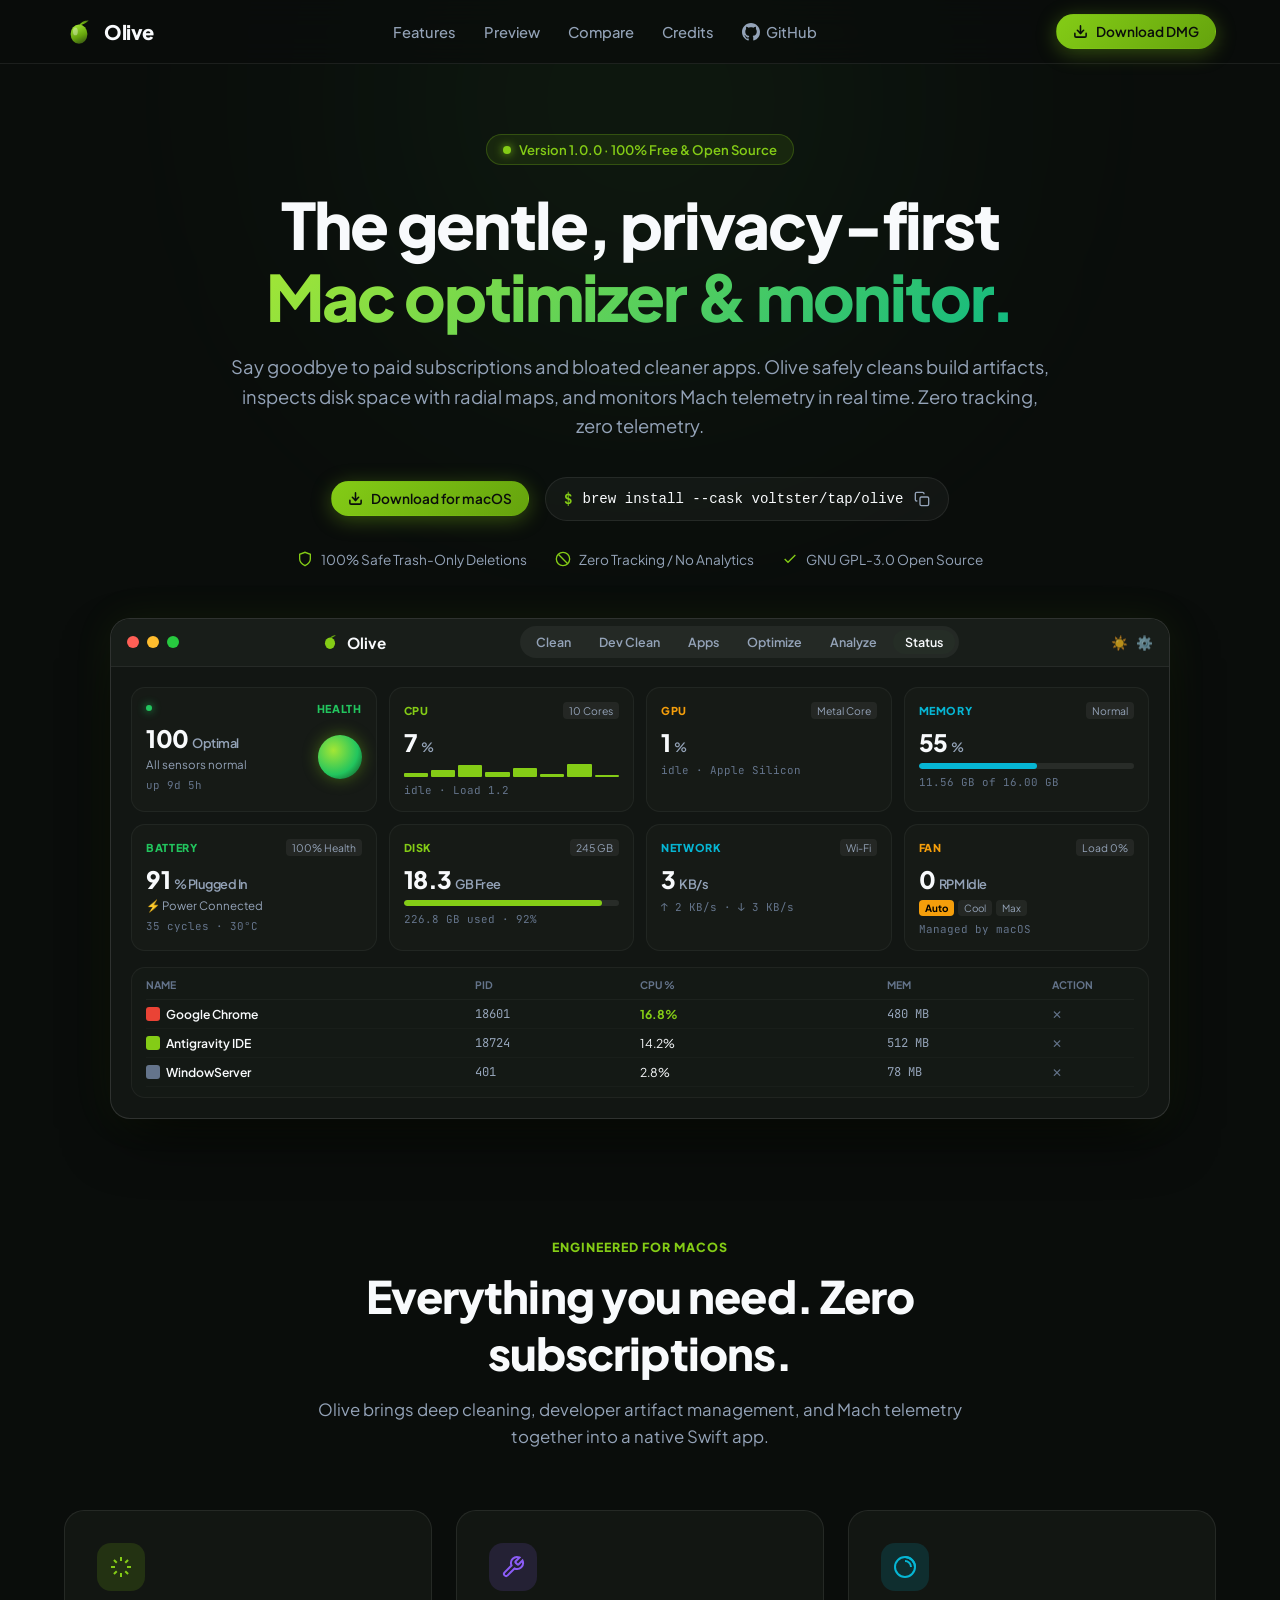
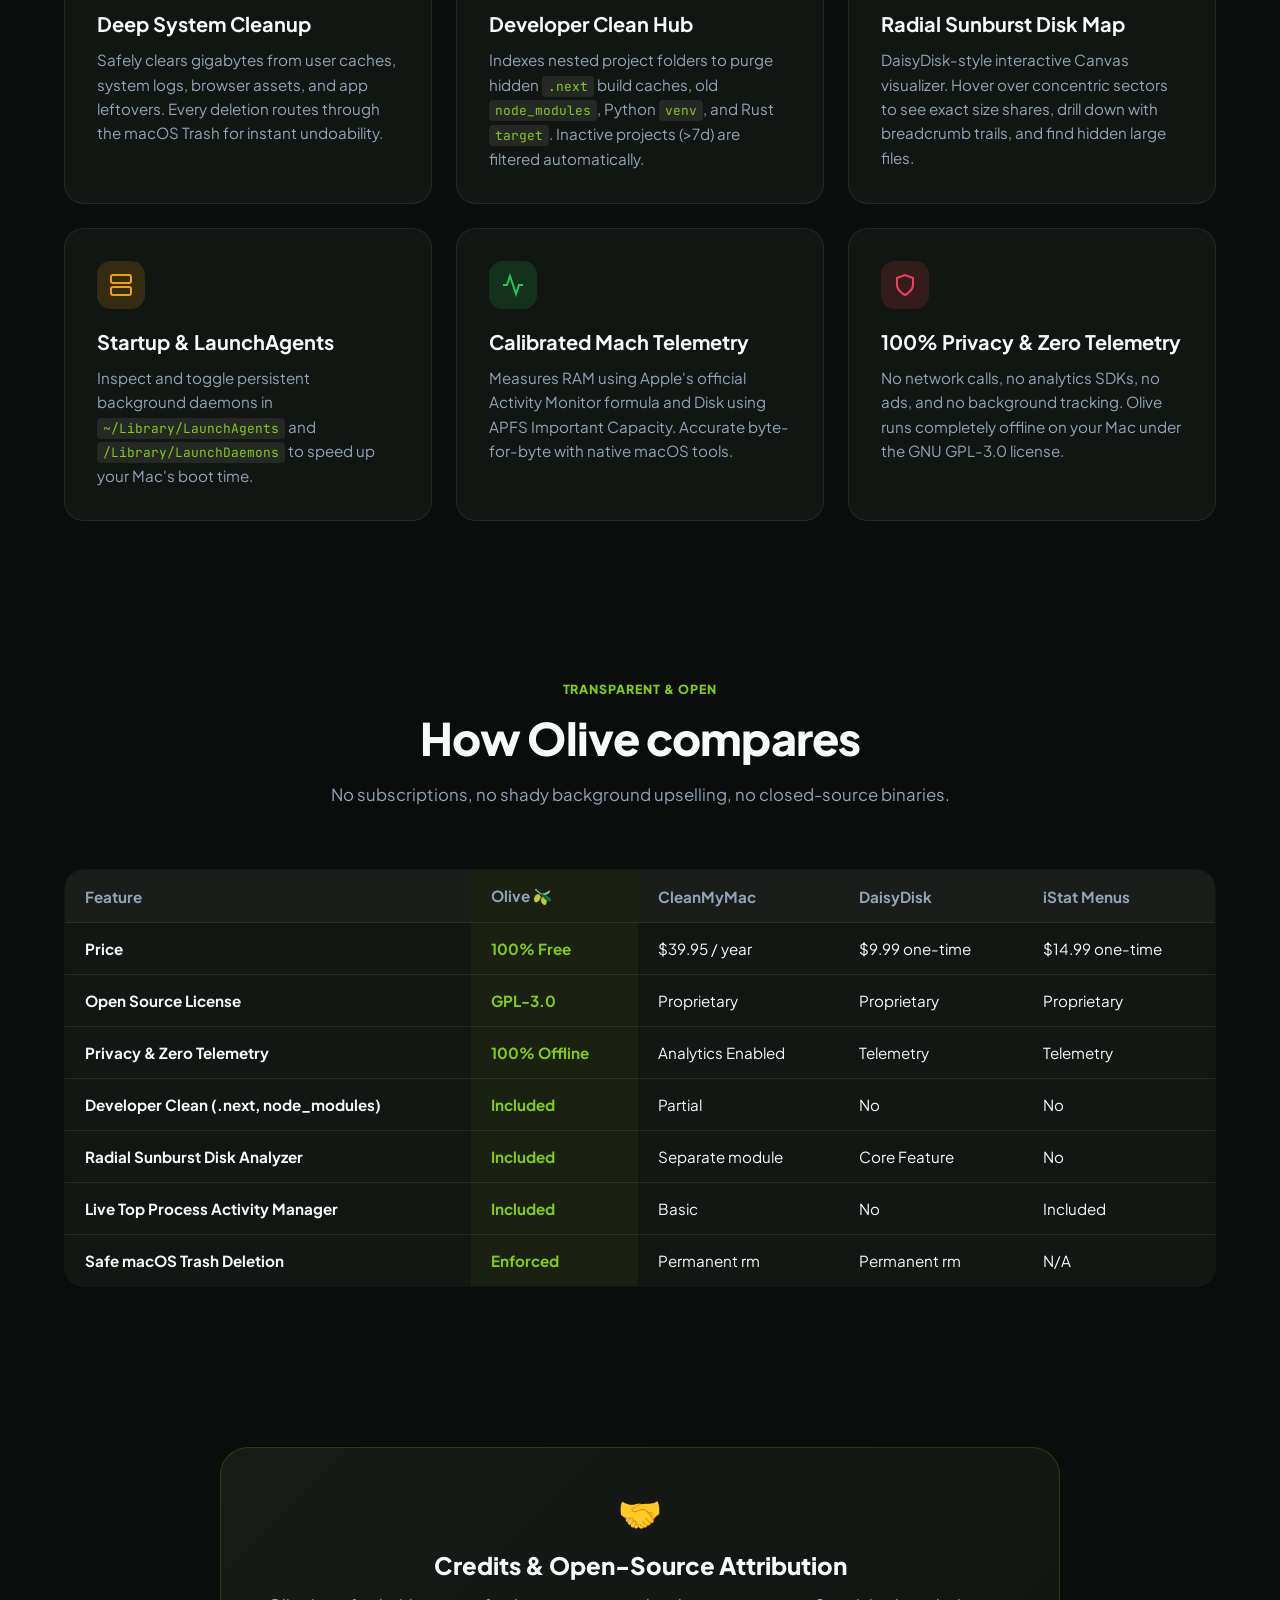
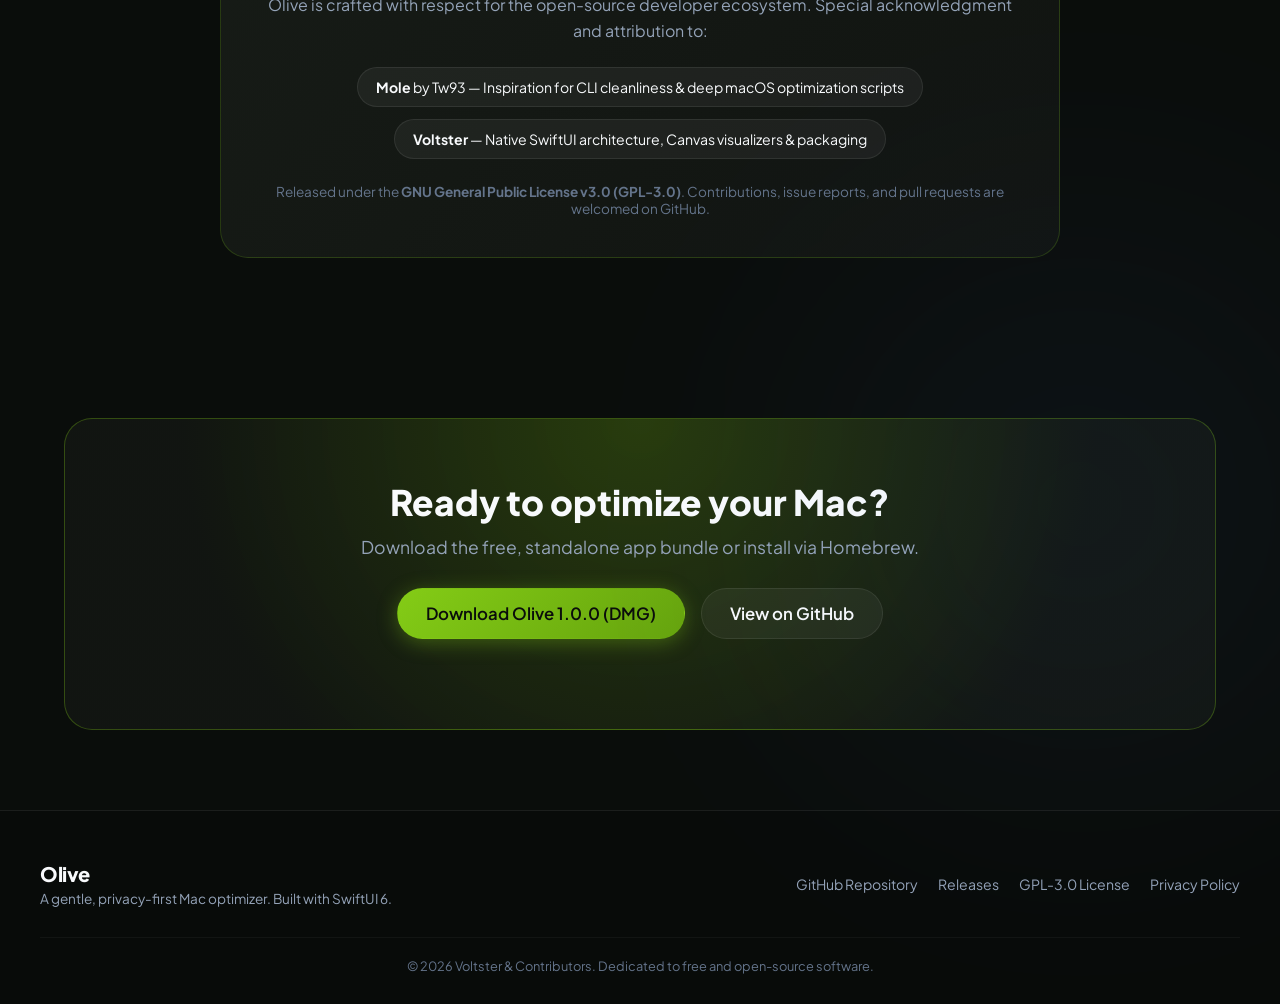
==== commit 4bf2de64: "refactor: modernize documentation layout and markup structure in index.html" ====
--- a/docs/index.html
+++ b/docs/index.html
@@ -1,543 +1,799 @@
-<!DOCTYPE html>
+<!doctype html>
 <html lang="en">
-<head>
-  <meta charset="UTF-8">
-  <meta name="viewport" content="width=device-width, initial-scale=1.0">
-  <title>Olive — Gentle, Privacy-First Mac Optimizer & System Monitor</title>
-  <meta name="description" content="A modern, 100% free & open-source macOS system cleaner, developer junk purger, radial disk analyzer, and real-time telemetry monitor. Zero tracking, zero ads.">
-  
-  <!-- OpenGraph / Social Meta -->
-  <meta property="og:title" content="Olive — Open-Source Mac Cleaner & System Monitor">
-  <meta property="og:description" content="Reclaim gigabytes from node_modules, .next caches, and system junk with zero tracking and safe macOS Trash deletion.">
-  <meta property="og:type" content="website">
-  <meta property="og:url" content="https://voltster.github.io/Olive/">
-  
-  <!-- Google Fonts -->
-  <link rel="preconnect" href="https://fonts.googleapis.com">
-  <link rel="preconnect" href="https://fonts.gstatic.com" crossorigin>
-  <link href="https://fonts.googleapis.com/css2?family=Plus+Jakarta+Sans:wght@400;500;600;700;800&family=JetBrains+Mono:wght@500;600&display=swap" rel="stylesheet">
-  
-  <!-- Stylesheet -->
-  <link rel="stylesheet" href="style.css">
-</head>
-<body>
-
-  <!-- Background Ambient Glows -->
-  <div class="ambient-glow glow-top"></div>
-  <div class="ambient-glow glow-bottom"></div>
-
-  <!-- Navigation Bar -->
-  <header class="navbar-wrapper">
-    <nav class="navbar" aria-label="Main Navigation">
-      <a href="#" class="brand">
-        <svg class="brand-logo" width="30" height="30" viewBox="0 0 100 100" fill="none">
-          <ellipse cx="50" cy="57" rx="28" ry="32" fill="url(#oliveGrad)" />
-          <ellipse cx="38" cy="48" rx="8" ry="13" fill="rgba(255,255,255,0.35)" />
-          <path d="M50 28 C62 10, 82 12, 82 12 C82 12, 70 26, 50 28 Z" fill="url(#leafGrad)" />
-          <defs>
-            <linearGradient id="oliveGrad" x1="35" y1="25" x2="65" y2="90" gradientUnits="userSpaceOnUse">
-              <stop stop-color="#A3E635"/>
-              <stop offset="0.6" stop-color="#65A30D"/>
-              <stop offset="1" stop-color="#365314"/>
-            </linearGradient>
-            <linearGradient id="leafGrad" x1="50" y1="28" x2="82" y2="12" gradientUnits="userSpaceOnUse">
-              <stop stop-color="#84CC16"/>
-              <stop offset="1" stop-color="#4D7C0F"/>
-            </linearGradient>
-          </defs>
-        </svg>
-        <span class="brand-name">Olive</span>
-      </a>
-
-      <div class="nav-links">
-        <a href="#features">Features</a>
-        <a href="#demo">Preview</a>
-        <a href="#comparison">Compare</a>
-        <a href="#credits">Credits</a>
-        <a href="https://github.com/Voltster/Olive" target="_blank" rel="noopener noreferrer" class="github-nav-link">
-          <svg width="18" height="18" viewBox="0 0 24 24" fill="currentColor">
-            <path d="M12 0C5.37 0 0 5.37 0 12c0 5.31 3.435 9.795 8.205 11.385.6.105.825-.255.825-.57 0-.285-.015-1.23-.015-2.235-3.015.555-3.795-.735-4.035-1.41-.135-.345-.72-1.41-1.23-1.695-.42-.225-1.02-.78-.015-.795.945-.015 1.62.87 1.845 1.23 1.08 1.815 2.805 1.305 3.495.99.105-.78.42-1.305.765-1.605-2.67-.3-5.46-1.335-5.46-5.925 0-1.305.465-2.385 1.23-3.225-.12-.3-.54-1.53.12-3.18 0 0 1.005-.315 3.3 1.23.96-.27 1.98-.405 3-.405s2.04.135 3 .405c2.295-1.56 3.3-1.23 3.3-1.23.66 1.65.24 2.88.12 3.18.765.84 1.23 1.905 1.23 3.225 0 4.605-2.805 5.625-5.475 5.925.435.375.81 1.095.81 2.22 0 1.605-.015 2.895-.015 3.3 0 .315.225.69.825.57A12.02 12.02 0 0024 12c0-6.63-5.37-12-12-12z"/>
+  <head>
+    <meta charset="UTF-8" />
+    <meta name="viewport" content="width=device-width, initial-scale=1.0" />
+    <title>Olive — Gentle, Privacy-First Mac Optimizer & System Monitor</title>
+    <meta
+      name="description"
+      content="A modern, 100% free & open-source macOS system cleaner, developer junk purger, radial disk analyzer, and real-time telemetry monitor. Zero tracking, zero ads."
+    />
+
+    <!-- OpenGraph / Social Meta -->
+    <meta
+      property="og:title"
+      content="Olive — Open-Source Mac Cleaner & System Monitor"
+    />
+    <meta
+      property="og:description"
+      content="Reclaim gigabytes from node_modules, .next caches, and system junk with zero tracking and safe macOS Trash deletion."
+    />
+    <meta property="og:type" content="website" />
+    <meta property="og:url" content="https://voltster.github.io/Olive/" />
+
+    <!-- Google Fonts -->
+    <link rel="preconnect" href="https://fonts.googleapis.com" />
+    <link rel="preconnect" href="https://fonts.gstatic.com" crossorigin />
+    <link
+      href="https://fonts.googleapis.com/css2?family=Plus+Jakarta+Sans:wght@400;500;600;700;800&family=JetBrains+Mono:wght@500;600&display=swap"
+      rel="stylesheet"
+    />
+
+    <!-- Stylesheet -->
+    <link rel="stylesheet" href="style.css" />
+  </head>
+  <body>
+    <!-- Background Ambient Glows -->
+    <div class="ambient-glow glow-top"></div>
+    <div class="ambient-glow glow-bottom"></div>
+
+    <!-- Navigation Bar -->
+    <header class="navbar-wrapper">
+      <nav class="navbar" aria-label="Main Navigation">
+        <a href="#" class="brand">
+          <svg
+            class="brand-logo"
+            width="30"
+            height="30"
+            viewBox="0 0 100 100"
+            fill="none"
+          >
+            <ellipse cx="50" cy="57" rx="28" ry="32" fill="url(#oliveGrad)" />
+            <ellipse
+              cx="38"
+              cy="48"
+              rx="8"
+              ry="13"
+              fill="rgba(255,255,255,0.35)"
+            />
+            <path
+              d="M50 28 C62 10, 82 12, 82 12 C82 12, 70 26, 50 28 Z"
+              fill="url(#leafGrad)"
+            />
+            <defs>
+              <linearGradient
+                id="oliveGrad"
+                x1="35"
+                y1="25"
+                x2="65"
+                y2="90"
+                gradientUnits="userSpaceOnUse"
+              >
+                <stop stop-color="#A3E635" />
+                <stop offset="0.6" stop-color="#65A30D" />
+                <stop offset="1" stop-color="#365314" />
+              </linearGradient>
+              <linearGradient
+                id="leafGrad"
+                x1="50"
+                y1="28"
+                x2="82"
+                y2="12"
+                gradientUnits="userSpaceOnUse"
+              >
+                <stop stop-color="#84CC16" />
+                <stop offset="1" stop-color="#4D7C0F" />
+              </linearGradient>
+            </defs>
           </svg>
-          GitHub
+          <span class="brand-name">Olive</span>
         </a>
+
+        <div class="nav-links">
+          <a href="#features">Features</a>
+          <a href="#demo">Preview</a>
+          <a href="#comparison">Compare</a>
+          <a href="#credits">Credits</a>
+          <a
+            href="https://github.com/Voltster/Olive"
+            target="_blank"
+            rel="noopener noreferrer"
+            class="github-nav-link"
+          >
+            <svg width="18" height="18" viewBox="0 0 24 24" fill="currentColor">
+              <path
+                d="M12 0C5.37 0 0 5.37 0 12c0 5.31 3.435 9.795 8.205 11.385.6.105.825-.255.825-.57 0-.285-.015-1.23-.015-2.235-3.015.555-3.795-.735-4.035-1.41-.135-.345-.72-1.41-1.23-1.695-.42-.225-1.02-.78-.015-.795.945-.015 1.62.87 1.845 1.23 1.08 1.815 2.805 1.305 3.495.99.105-.78.42-1.305.765-1.605-2.67-.3-5.46-1.335-5.46-5.925 0-1.305.465-2.385 1.23-3.225-.12-.3-.54-1.53.12-3.18 0 0 1.005-.315 3.3 1.23.96-.27 1.98-.405 3-.405s2.04.135 3 .405c2.295-1.56 3.3-1.23 3.3-1.23.66 1.65.24 2.88.12 3.18.765.84 1.23 1.905 1.23 3.225 0 4.605-2.805 5.625-5.475 5.925.435.375.81 1.095.81 2.22 0 1.605-.015 2.895-.015 3.3 0 .315.225.69.825.57A12.02 12.02 0 0024 12c0-6.63-5.37-12-12-12z"
+              />
+            </svg>
+            GitHub
+          </a>
+        </div>
+
+        <div class="nav-cta">
+          <a
+            href="https://github.com/Voltster/Olive/releases/latest/download/Olive-1.0.0.dmg"
+            class="btn btn-primary btn-sm"
+          >
+            <svg
+              width="15"
+              height="15"
+              viewBox="0 0 24 24"
+              fill="none"
+              stroke="currentColor"
+              stroke-width="2.5"
+              stroke-linecap="round"
+              stroke-linejoin="round"
+            >
+              <path d="M21 15v4a2 2 0 0 1-2 2H5a2 2 0 0 1-2-2v-4" />
+              <polyline points="7 10 12 15 17 10" />
+              <line x1="12" y1="15" x2="12" y2="3" />
+            </svg>
+            Download DMG
+          </a>
+        </div>
+      </nav>
+    </header>
+
+    <!-- Hero Section -->
+    <main>
+      <section class="hero-section">
+        <div class="hero-content">
+          <div class="badge-pill">
+            <span class="badge-dot"></span>
+            <span>Version 1.0.0 · 100% Free & Open Source</span>
+          </div>
+
+          <h1 class="hero-title">
+            The gentle, privacy-first <br />
+            <span class="gradient-text">Mac optimizer & monitor.</span>
+          </h1>
+
+          <p class="hero-subtitle">
+            Say goodbye to paid subscriptions and bloated cleaner apps. Olive
+            safely cleans build artifacts, inspects disk space with radial maps,
+            and monitors Mach telemetry in real time. Zero tracking, zero
+            telemetry.
+          </p>
+
+          <!-- CTA Action Buttons -->
+          <div class="hero-actions">
+            <div class="nav-cta">
+              <a
+                href="https://github.com/Voltster/Olive/releases/latest/download/Olive-1.0.0.dmg"
+                class="btn btn-primary btn-sm"
+              >
+                <svg
+                  width="15"
+                  height="15"
+                  viewBox="0 0 24 24"
+                  fill="none"
+                  stroke="currentColor"
+                  stroke-width="2.5"
+                  stroke-linecap="round"
+                  stroke-linejoin="round"
+                >
+                  <path d="M21 15v4a2 2 0 0 1-2 2H5a2 2 0 0 1-2-2v-4" />
+                  <polyline points="7 10 12 15 17 10" />
+                  <line x1="12" y1="15" x2="12" y2="3" />
+                </svg>
+                Download for macOS
+              </a>
+            </div>
+
+            <div class="brew-command-box" id="brewBox">
+              <span class="brew-prompt">$</span>
+              <code id="brewCode">brew install --cask voltster/tap/olive</code>
+              <button
+                class="copy-btn"
+                id="copyBtn"
+                aria-label="Copy Homebrew command"
+                title="Copy to clipboard"
+              >
+                <svg
+                  class="copy-icon"
+                  width="16"
+                  height="16"
+                  viewBox="0 0 24 24"
+                  fill="none"
+                  stroke="currentColor"
+                  stroke-width="2"
+                >
+                  <rect x="9" y="9" width="13" height="13" rx="2" ry="2"></rect>
+                  <path
+                    d="M5 15H4a2 2 0 0 1-2-2V4a2 2 0 0 1 2-2h9a2 2 0 0 1 2 2v1"
+                  ></path>
+                </svg>
+                <span class="copy-tooltip">Copied!</span>
+              </button>
+            </div>
+          </div>
+
+          <div class="hero-trust">
+            <div class="trust-item">
+              <svg
+                width="16"
+                height="16"
+                viewBox="0 0 24 24"
+                fill="none"
+                stroke="#84CC16"
+                stroke-width="2"
+              >
+                <path d="M12 22s8-4 8-10V5l-8-3-8 3v7c0 6 8 10 8 10z" />
+              </svg>
+              100% Safe Trash-Only Deletions
+            </div>
+            <div class="trust-item">
+              <svg
+                width="16"
+                height="16"
+                viewBox="0 0 24 24"
+                fill="none"
+                stroke="#84CC16"
+                stroke-width="2"
+              >
+                <circle cx="12" cy="12" r="10" />
+                <line x1="4.93" y1="4.93" x2="19.07" y2="19.07" />
+              </svg>
+              Zero Tracking / No Analytics
+            </div>
+            <div class="trust-item">
+              <svg
+                width="16"
+                height="16"
+                viewBox="0 0 24 24"
+                fill="none"
+                stroke="#84CC16"
+                stroke-width="2"
+              >
+                <polyline points="20 6 9 17 4 12" />
+              </svg>
+              GNU GPL-3.0 Open Source
+            </div>
+          </div>
+        </div>
+
+        <!-- App Interface Mockup Preview -->
+        <div class="hero-mockup-wrapper">
+          <div class="mac-window">
+            <!-- Window Header Bar -->
+            <div class="window-header">
+              <div class="traffic-lights">
+                <span class="traffic-light red"></span>
+                <span class="traffic-light yellow"></span>
+                <span class="traffic-light green"></span>
+              </div>
+
+              <div class="window-title-group">
+                <svg width="18" height="18" viewBox="0 0 100 100" fill="none">
+                  <ellipse cx="50" cy="57" rx="28" ry="32" fill="#84CC16" />
+                  <path
+                    d="M50 28 C62 10, 82 12, 82 12 C82 12, 70 26, 50 28 Z"
+                    fill="#65A30D"
+                  />
+                </svg>
+                <span>Olive</span>
+              </div>
+
+              <div class="window-nav-pills">
+                <span class="pill">Clean</span>
+                <span class="pill">Dev Clean</span>
+                <span class="pill">Apps</span>
+                <span class="pill">Optimize</span>
+                <span class="pill">Analyze</span>
+                <span class="pill active">Status</span>
+              </div>
+
+              <div class="window-controls">
+                <span class="icon-circle">☀️</span>
+                <span class="icon-circle">⚙️</span>
+              </div>
+            </div>
+
+            <!-- Window Inner Content (8-Card Telemetry Grid Preview) -->
+            <div class="window-body">
+              <div class="status-grid">
+                <!-- Health Card -->
+                <div class="telemetry-card health-card">
+                  <div class="card-meta">
+                    <span class="dot-live"></span>
+                    <span class="card-label sage">HEALTH</span>
+                  </div>
+                  <div class="health-flex">
+                    <div>
+                      <div class="card-value">
+                        100 <span class="val-sub">Optimal</span>
+                      </div>
+                      <div class="card-subtitle">All sensors normal</div>
+                      <div class="card-uptime">up 9d 5h</div>
+                    </div>
+                    <div class="solar-sphere-preview"></div>
+                  </div>
+                </div>
+
+                <!-- CPU Card -->
+                <div class="telemetry-card">
+                  <div class="card-header-flex">
+                    <span class="card-label olive">CPU</span>
+                    <span class="chip">10 Cores</span>
+                  </div>
+                  <div class="card-value">7 <span class="val-sub">%</span></div>
+                  <div class="mini-equalizer">
+                    <span style="height: 25%"></span>
+                    <span style="height: 45%"></span>
+                    <span style="height: 80%"></span>
+                    <span style="height: 30%"></span>
+                    <span style="height: 60%"></span>
+                    <span style="height: 20%"></span>
+                    <span style="height: 90%"></span>
+                    <span style="height: 15%"></span>
+                  </div>
+                  <div class="card-uptime">idle · Load 1.2</div>
+                </div>
+
+                <!-- GPU Card -->
+                <div class="telemetry-card">
+                  <div class="card-header-flex">
+                    <span class="card-label amber">GPU</span>
+                    <span class="chip">Metal Core</span>
+                  </div>
+                  <div class="card-value">1 <span class="val-sub">%</span></div>
+                  <div class="mini-line-graph"></div>
+                  <div class="card-uptime">idle · Apple Silicon</div>
+                </div>
+
+                <!-- Memory Card -->
+                <div class="telemetry-card">
+                  <div class="card-header-flex">
+                    <span class="card-label cyan">MEMORY</span>
+                    <span class="chip">Normal</span>
+                  </div>
+                  <div class="card-value">
+                    55 <span class="val-sub">%</span>
+                  </div>
+                  <div class="progress-bar-wrap">
+                    <div class="progress-bar-fill" style="width: 55%"></div>
+                  </div>
+                  <div class="card-uptime">11.56 GB of 16.00 GB</div>
+                </div>
+
+                <!-- Battery Card -->
+                <div class="telemetry-card">
+                  <div class="card-header-flex">
+                    <span class="card-label sage">BATTERY</span>
+                    <span class="chip">100% Health</span>
+                  </div>
+                  <div class="card-value">
+                    91 <span class="val-sub">% Plugged In</span>
+                  </div>
+                  <div class="card-subtitle">⚡ Power Connected</div>
+                  <div class="card-uptime">35 cycles · 30°C</div>
+                </div>
+
+                <!-- Disk Card -->
+                <div class="telemetry-card">
+                  <div class="card-header-flex">
+                    <span class="card-label olive">DISK</span>
+                    <span class="chip">245 GB</span>
+                  </div>
+                  <div class="card-value">
+                    18.3 <span class="val-sub">GB Free</span>
+                  </div>
+                  <div class="progress-bar-wrap">
+                    <div
+                      class="progress-bar-fill olive"
+                      style="width: 92%"
+                    ></div>
+                  </div>
+                  <div class="card-uptime">226.8 GB used · 92%</div>
+                </div>
+
+                <!-- Network Card -->
+                <div class="telemetry-card">
+                  <div class="card-header-flex">
+                    <span class="card-label cyan">NETWORK</span>
+                    <span class="chip">Wi-Fi</span>
+                  </div>
+                  <div class="card-value">
+                    3 <span class="val-sub">KB/s</span>
+                  </div>
+                  <div class="mini-network-graph"></div>
+                  <div class="card-uptime">↑ 2 KB/s · ↓ 3 KB/s</div>
+                </div>
+
+                <!-- Fan Card -->
+                <div class="telemetry-card">
+                  <div class="card-header-flex">
+                    <span class="card-label amber">FAN</span>
+                    <span class="chip">Load 0%</span>
+                  </div>
+                  <div class="card-value">
+                    0 <span class="val-sub">RPM Idle</span>
+                  </div>
+                  <div class="preset-pills">
+                    <span class="preset-pill active">Auto</span>
+                    <span class="preset-pill">Cool</span>
+                    <span class="preset-pill">Max</span>
+                  </div>
+                  <div class="card-uptime">Managed by macOS</div>
+                </div>
+              </div>
+
+              <!-- Bottom Process Activity Preview -->
+              <div class="process-table-preview">
+                <div class="process-table-header">
+                  <span>NAME</span>
+                  <span>PID</span>
+                  <span>CPU %</span>
+                  <span>MEM</span>
+                  <span>ACTION</span>
+                </div>
+                <div class="process-row">
+                  <span class="p-name"
+                    ><span class="app-icon chrome"></span> Google Chrome</span
+                  >
+                  <span class="p-pid">18601</span>
+                  <span class="p-cpu highlight"
+                    >16.8% <span class="cpu-bar"></span
+                  ></span>
+                  <span class="p-mem">480 MB</span>
+                  <span class="p-act">✕</span>
+                </div>
+                <div class="process-row">
+                  <span class="p-name"
+                    ><span class="app-icon ide"></span> Antigravity IDE</span
+                  >
+                  <span class="p-pid">18724</span>
+                  <span class="p-cpu"
+                    >14.2% <span class="cpu-bar half"></span
+                  ></span>
+                  <span class="p-mem">512 MB</span>
+                  <span class="p-act">✕</span>
+                </div>
+                <div class="process-row">
+                  <span class="p-name"
+                    ><span class="app-icon sys"></span> WindowServer</span
+                  >
+                  <span class="p-pid">401</span>
+                  <span class="p-cpu">2.8%</span>
+                  <span class="p-mem">78 MB</span>
+                  <span class="p-act">✕</span>
+                </div>
+              </div>
+            </div>
+          </div>
+        </div>
+      </section>
+
+      <!-- Features Section -->
+      <section class="features-section" id="features">
+        <div class="section-header">
+          <span class="section-tag">ENGINEERED FOR MACOS</span>
+          <h2 class="section-title">
+            Everything you need. Zero subscriptions.
+          </h2>
+          <p class="section-subtitle">
+            Olive brings deep cleaning, developer artifact management, and Mach
+            telemetry together into a native Swift app.
+          </p>
+        </div>
+
+        <div class="features-grid">
+          <!-- Feature 1 -->
+          <div class="feature-card">
+            <div class="feature-icon olive">
+              <svg
+                width="24"
+                height="24"
+                viewBox="0 0 24 24"
+                fill="none"
+                stroke="currentColor"
+                stroke-width="2"
+              >
+                <path
+                  d="M12 2v4M12 18v4M4.93 4.93l2.83 2.83M16.24 16.24l2.83 2.83M2 12h4M18 12h4M4.93 19.07l2.83-2.83M16.24 7.76l2.83-2.83"
+                />
+              </svg>
+            </div>
+            <h3 class="feature-title">Deep System Cleanup</h3>
+            <p class="feature-desc">
+              Safely clears gigabytes from user caches, system logs, browser
+              assets, and app leftovers. Every deletion routes through the macOS
+              Trash for instant undoability.
+            </p>
+          </div>
+
+          <!-- Feature 2 -->
+          <div class="feature-card">
+            <div class="feature-icon violet">
+              <svg
+                width="24"
+                height="24"
+                viewBox="0 0 24 24"
+                fill="none"
+                stroke="currentColor"
+                stroke-width="2"
+              >
+                <path
+                  d="M14.7 6.3a1 1 0 0 0 0 1.4l1.6 1.6a1 1 0 0 0 1.4 0l3.77-3.77a6 6 0 0 1-7.94 7.94l-6.91 6.91a2.12 2.12 0 0 1-3-3l6.91-6.91a6 6 0 0 1 7.94-7.94l-3.76 3.76z"
+                />
+              </svg>
+            </div>
+            <h3 class="feature-title">Developer Clean Hub</h3>
+            <p class="feature-desc">
+              Indexes nested project folders to purge hidden
+              <code>.next</code> build caches, old <code>node_modules</code>,
+              Python <code>venv</code>, and Rust <code>target</code>. Inactive
+              projects (>7d) are filtered automatically.
+            </p>
+          </div>
+
+          <!-- Feature 3 -->
+          <div class="feature-card">
+            <div class="feature-icon cyan">
+              <svg
+                width="24"
+                height="24"
+                viewBox="0 0 24 24"
+                fill="none"
+                stroke="currentColor"
+                stroke-width="2"
+              >
+                <circle cx="12" cy="12" r="10" />
+                <path d="M12 2a10 10 0 0 1 10 10" />
+                <path d="M12 6a6 6 0 0 1 6 6" />
+              </svg>
+            </div>
+            <h3 class="feature-title">Radial Sunburst Disk Map</h3>
+            <p class="feature-desc">
+              DaisyDisk-style interactive Canvas visualizer. Hover over
+              concentric sectors to see exact size shares, drill down with
+              breadcrumb trails, and find hidden large files.
+            </p>
+          </div>
+
+          <!-- Feature 4 -->
+          <div class="feature-card">
+            <div class="feature-icon amber">
+              <svg
+                width="24"
+                height="24"
+                viewBox="0 0 24 24"
+                fill="none"
+                stroke="currentColor"
+                stroke-width="2"
+              >
+                <rect x="2" y="2" width="20" height="8" rx="2" ry="2" />
+                <rect x="2" y="14" width="20" height="8" rx="2" ry="2" />
+                <line x1="6" y1="6" x2="6.01" y2="6" />
+                <line x1="6" y1="18" x2="6.01" y2="18" />
+              </svg>
+            </div>
+            <h3 class="feature-title">Startup & LaunchAgents</h3>
+            <p class="feature-desc">
+              Inspect and toggle persistent background daemons in
+              <code>~/Library/LaunchAgents</code> and
+              <code>/Library/LaunchDaemons</code> to speed up your Mac's boot
+              time.
+            </p>
+          </div>
+
+          <!-- Feature 5 -->
+          <div class="feature-card">
+            <div class="feature-icon sage">
+              <svg
+                width="24"
+                height="24"
+                viewBox="0 0 24 24"
+                fill="none"
+                stroke="currentColor"
+                stroke-width="2"
+              >
+                <path d="M22 12h-4l-3 9L9 3l-3 9H2" />
+              </svg>
+            </div>
+            <h3 class="feature-title">Calibrated Mach Telemetry</h3>
+            <p class="feature-desc">
+              Measures RAM using Apple's official Activity Monitor formula and
+              Disk using APFS Important Capacity. Accurate byte-for-byte with
+              native macOS tools.
+            </p>
+          </div>
+
+          <!-- Feature 6 -->
+          <div class="feature-card">
+            <div class="feature-icon rose">
+              <svg
+                width="24"
+                height="24"
+                viewBox="0 0 24 24"
+                fill="none"
+                stroke="currentColor"
+                stroke-width="2"
+              >
+                <path d="M12 22s8-4 8-10V5l-8-3-8 3v7c0 6 8 10 8 10z" />
+              </svg>
+            </div>
+            <h3 class="feature-title">100% Privacy & Zero Telemetry</h3>
+            <p class="feature-desc">
+              No network calls, no analytics SDKs, no ads, and no background
+              tracking. Olive runs completely offline on your Mac under the GNU
+              GPL-3.0 license.
+            </p>
+          </div>
+        </div>
+      </section>
+
+      <!-- Comparison Table Section -->
+      <section class="comparison-section" id="comparison">
+        <div class="section-header">
+          <span class="section-tag">TRANSPARENT & OPEN</span>
+          <h2 class="section-title">How Olive compares</h2>
+          <p class="section-subtitle">
+            No subscriptions, no shady background upselling, no closed-source
+            binaries.
+          </p>
+        </div>
+
+        <div class="table-responsive">
+          <table class="comparison-table">
+            <thead>
+              <tr>
+                <th>Feature</th>
+                <th class="highlight-col">Olive 🫒</th>
+                <th>CleanMyMac</th>
+                <th>DaisyDisk</th>
+                <th>iStat Menus</th>
+              </tr>
+            </thead>
+            <tbody>
+              <tr>
+                <td><strong>Price</strong></td>
+                <td class="highlight-col font-bold text-green">100% Free</td>
+                <td>$39.95 / year</td>
+                <td>$9.99 one-time</td>
+                <td>$14.99 one-time</td>
+              </tr>
+              <tr>
+                <td><strong>Open Source License</strong></td>
+                <td class="highlight-col font-bold text-green">GPL-3.0</td>
+                <td>Proprietary</td>
+                <td>Proprietary</td>
+                <td>Proprietary</td>
+              </tr>
+              <tr>
+                <td><strong>Privacy & Zero Telemetry</strong></td>
+                <td class="highlight-col font-bold text-green">100% Offline</td>
+                <td>Analytics Enabled</td>
+                <td>Telemetry</td>
+                <td>Telemetry</td>
+              </tr>
+              <tr>
+                <td><strong>Developer Clean (.next, node_modules)</strong></td>
+                <td class="highlight-col font-bold text-green">Included</td>
+                <td>Partial</td>
+                <td>No</td>
+                <td>No</td>
+              </tr>
+              <tr>
+                <td><strong>Radial Sunburst Disk Analyzer</strong></td>
+                <td class="highlight-col font-bold text-green">Included</td>
+                <td>Separate module</td>
+                <td>Core Feature</td>
+                <td>No</td>
+              </tr>
+              <tr>
+                <td><strong>Live Top Process Activity Manager</strong></td>
+                <td class="highlight-col font-bold text-green">Included</td>
+                <td>Basic</td>
+                <td>No</td>
+                <td>Included</td>
+              </tr>
+              <tr>
+                <td><strong>Safe macOS Trash Deletion</strong></td>
+                <td class="highlight-col font-bold text-green">Enforced</td>
+                <td>Permanent rm</td>
+                <td>Permanent rm</td>
+                <td>N/A</td>
+              </tr>
+            </tbody>
+          </table>
+        </div>
+      </section>
+
+      <!-- Credits & Attribution Section -->
+      <section class="credits-section" id="credits">
+        <div class="credits-card">
+          <div class="credits-icon">🤝</div>
+          <h3 class="credits-title">Credits & Open-Source Attribution</h3>
+          <p class="credits-text">
+            Olive is crafted with respect for the open-source developer
+            ecosystem. Special acknowledgment and attribution to:
+          </p>
+          <div class="credits-badge-list">
+            <a
+              href="https://github.com/tw93/mole"
+              target="_blank"
+              rel="noopener noreferrer"
+              class="credit-chip"
+            >
+              <strong>Mole</strong> by Tw93 — Inspiration for CLI cleanliness &
+              deep macOS optimization scripts
+            </a>
+            <a
+              href="https://github.com/Voltster/Olive"
+              target="_blank"
+              rel="noopener noreferrer"
+              class="credit-chip"
+            >
+              <strong>Voltster</strong> — Native SwiftUI architecture, Canvas
+              visualizers & packaging
+            </a>
+          </div>
+          <p class="license-notice">
+            Released under the
+            <strong>GNU General Public License v3.0 (GPL-3.0)</strong>.
+            Contributions, issue reports, and pull requests are welcomed on
+            GitHub.
+          </p>
+        </div>
+      </section>
+
+      <!-- Final Call to Action -->
+      <section class="final-cta">
+        <div class="cta-card">
+          <h2>Ready to optimize your Mac?</h2>
+          <p>
+            Download the free, standalone app bundle or install via Homebrew.
+          </p>
+
+          <div class="hero-actions center">
+            <a
+              href="https://github.com/Voltster/Olive/releases/latest/download/Olive-1.0.0.dmg"
+              class="btn btn-primary btn-lg"
+            >
+              Download Olive 1.0.0 (DMG)
+            </a>
+            <a
+              href="https://github.com/Voltster/Olive"
+              target="_blank"
+              rel="noopener noreferrer"
+              class="btn btn-secondary btn-lg"
+            >
+              View on GitHub
+            </a>
+          </div>
+        </div>
+      </section>
+    </main>
+
+    <!-- Footer -->
+    <footer class="footer">
+      <div class="footer-content">
+        <div class="footer-brand">
+          <span class="brand-name">Olive</span>
+          <p>A gentle, privacy-first Mac optimizer. Built with SwiftUI 6.</p>
+        </div>
+
+        <div class="footer-links">
+          <a href="https://github.com/Voltster/Olive">GitHub Repository</a>
+          <a href="https://github.com/Voltster/Olive/releases">Releases</a>
+          <a href="https://github.com/Voltster/Olive/blob/main/LICENSE"
+            >GPL-3.0 License</a
+          >
+          <a href="https://github.com/Voltster/Olive/blob/main/PRIVACY.md"
+            >Privacy Policy</a
+          >
+        </div>
       </div>
-
-      <div class="nav-cta">
-        <a href="https://github.com/Voltster/Olive/releases/latest/download/Olive-1.0.0.dmg" class="btn btn-primary btn-sm">
-          <svg width="15" height="15" viewBox="0 0 24 24" fill="none" stroke="currentColor" stroke-width="2.5" stroke-linecap="round" stroke-linejoin="round">
-            <path d="M21 15v4a2 2 0 0 1-2 2H5a2 2 0 0 1-2-2v-4"/>
-            <polyline points="7 10 12 15 17 10"/>
-            <line x1="12" y1="15" x2="12" y2="3"/>
-          </svg>
-          Download DMG
-        </a>
-      </div>
-    </nav>
-  </header>
-
-  <!-- Hero Section -->
-  <main>
-    <section class="hero-section">
-      <div class="hero-content">
-        <div class="badge-pill">
-          <span class="badge-dot"></span>
-          <span>Version 1.0.0 · 100% Free & Open Source</span>
-        </div>
-
-        <h1 class="hero-title">
-          The gentle, privacy-first <br>
-          <span class="gradient-text">Mac optimizer & monitor.</span>
-        </h1>
-
-        <p class="hero-subtitle">
-          Say goodbye to paid subscriptions and bloated cleaner apps. Olive safely cleans build artifacts, inspects disk space with radial maps, and monitors Mach telemetry in real time. Zero tracking, zero telemetry.
-        </p>
-
-        <!-- CTA Action Buttons -->
-        <div class="hero-actions">
-          <a href="https://github.com/Voltster/Olive/releases/latest/download/Olive-1.0.0.dmg" class="btn btn-primary btn-lg">
-            <svg width="20" height="20" viewBox="0 0 24 24" fill="none" stroke="currentColor" stroke-width="2.5" stroke-linecap="round" stroke-linejoin="round">
-              <path d="M21 15v4a2 2 0 0 1-2 2H5a2 2 0 0 1-2-2v-4"/>
-              <polyline points="7 10 12 15 17 10"/>
-              <line x1="12" y1="15" x2="12" y2="3"/>
-            </svg>
-            Download for macOS
-            <span class="btn-subtext">macOS 14 Sonoma & 15 Sequoia (Apple Silicon & Intel)</span>
-          </a>
-
-          <div class="brew-command-box" id="brewBox">
-            <span class="brew-prompt">$</span>
-            <code id="brewCode">brew install --cask voltster/tap/olive</code>
-            <button class="copy-btn" id="copyBtn" aria-label="Copy Homebrew command" title="Copy to clipboard">
-              <svg class="copy-icon" width="16" height="16" viewBox="0 0 24 24" fill="none" stroke="currentColor" stroke-width="2">
-                <rect x="9" y="9" width="13" height="13" rx="2" ry="2"></rect>
-                <path d="M5 15H4a2 2 0 0 1-2-2V4a2 2 0 0 1 2-2h9a2 2 0 0 1 2 2v1"></path>
-              </svg>
-              <span class="copy-tooltip">Copied!</span>
-            </button>
-          </div>
-        </div>
-
-        <div class="hero-trust">
-          <div class="trust-item">
-            <svg width="16" height="16" viewBox="0 0 24 24" fill="none" stroke="#84CC16" stroke-width="2"><path d="M12 22s8-4 8-10V5l-8-3-8 3v7c0 6 8 10 8 10z"/></svg>
-            100% Safe Trash-Only Deletions
-          </div>
-          <div class="trust-item">
-            <svg width="16" height="16" viewBox="0 0 24 24" fill="none" stroke="#84CC16" stroke-width="2"><circle cx="12" cy="12" r="10"/><line x1="4.93" y1="4.93" x2="19.07" y2="19.07"/></svg>
-            Zero Tracking / No Analytics
-          </div>
-          <div class="trust-item">
-            <svg width="16" height="16" viewBox="0 0 24 24" fill="none" stroke="#84CC16" stroke-width="2"><polyline points="20 6 9 17 4 12"/></svg>
-            GNU GPL-3.0 Open Source
-          </div>
-        </div>
-      </div>
-
-      <!-- App Interface Mockup Preview -->
-      <div class="hero-mockup-wrapper">
-        <div class="mac-window">
-          <!-- Window Header Bar -->
-          <div class="window-header">
-            <div class="traffic-lights">
-              <span class="traffic-light red"></span>
-              <span class="traffic-light yellow"></span>
-              <span class="traffic-light green"></span>
-            </div>
-
-            <div class="window-title-group">
-              <svg width="18" height="18" viewBox="0 0 100 100" fill="none">
-                <ellipse cx="50" cy="57" rx="28" ry="32" fill="#84CC16" />
-                <path d="M50 28 C62 10, 82 12, 82 12 C82 12, 70 26, 50 28 Z" fill="#65A30D" />
-              </svg>
-              <span>Olive</span>
-            </div>
-
-            <div class="window-nav-pills">
-              <span class="pill">Clean</span>
-              <span class="pill">Dev Clean</span>
-              <span class="pill">Apps</span>
-              <span class="pill">Optimize</span>
-              <span class="pill">Analyze</span>
-              <span class="pill active">Status</span>
-            </div>
-
-            <div class="window-controls">
-              <span class="icon-circle">☀️</span>
-              <span class="icon-circle">⚙️</span>
-            </div>
-          </div>
-
-          <!-- Window Inner Content (8-Card Telemetry Grid Preview) -->
-          <div class="window-body">
-            <div class="status-grid">
-              
-              <!-- Health Card -->
-              <div class="telemetry-card health-card">
-                <div class="card-meta">
-                  <span class="dot-live"></span>
-                  <span class="card-label sage">HEALTH</span>
-                </div>
-                <div class="health-flex">
-                  <div>
-                    <div class="card-value">100 <span class="val-sub">Optimal</span></div>
-                    <div class="card-subtitle">All sensors normal</div>
-                    <div class="card-uptime">up 9d 5h</div>
-                  </div>
-                  <div class="solar-sphere-preview"></div>
-                </div>
-              </div>
-
-              <!-- CPU Card -->
-              <div class="telemetry-card">
-                <div class="card-header-flex">
-                  <span class="card-label olive">CPU</span>
-                  <span class="chip">10 Cores</span>
-                </div>
-                <div class="card-value">7 <span class="val-sub">%</span></div>
-                <div class="mini-equalizer">
-                  <span style="height: 25%"></span>
-                  <span style="height: 45%"></span>
-                  <span style="height: 80%"></span>
-                  <span style="height: 30%"></span>
-                  <span style="height: 60%"></span>
-                  <span style="height: 20%"></span>
-                  <span style="height: 90%"></span>
-                  <span style="height: 15%"></span>
-                </div>
-                <div class="card-uptime">idle · Load 1.2</div>
-              </div>
-
-              <!-- GPU Card -->
-              <div class="telemetry-card">
-                <div class="card-header-flex">
-                  <span class="card-label amber">GPU</span>
-                  <span class="chip">Metal Core</span>
-                </div>
-                <div class="card-value">1 <span class="val-sub">%</span></div>
-                <div class="mini-line-graph"></div>
-                <div class="card-uptime">idle · Apple Silicon</div>
-              </div>
-
-              <!-- Memory Card -->
-              <div class="telemetry-card">
-                <div class="card-header-flex">
-                  <span class="card-label cyan">MEMORY</span>
-                  <span class="chip">Normal</span>
-                </div>
-                <div class="card-value">55 <span class="val-sub">%</span></div>
-                <div class="progress-bar-wrap">
-                  <div class="progress-bar-fill" style="width: 55%"></div>
-                </div>
-                <div class="card-uptime">11.56 GB of 16.00 GB</div>
-              </div>
-
-              <!-- Battery Card -->
-              <div class="telemetry-card">
-                <div class="card-header-flex">
-                  <span class="card-label sage">BATTERY</span>
-                  <span class="chip">100% Health</span>
-                </div>
-                <div class="card-value">91 <span class="val-sub">% Plugged In</span></div>
-                <div class="card-subtitle">⚡ Power Connected</div>
-                <div class="card-uptime">35 cycles · 30°C</div>
-              </div>
-
-              <!-- Disk Card -->
-              <div class="telemetry-card">
-                <div class="card-header-flex">
-                  <span class="card-label olive">DISK</span>
-                  <span class="chip">245 GB</span>
-                </div>
-                <div class="card-value">18.3 <span class="val-sub">GB Free</span></div>
-                <div class="progress-bar-wrap">
-                  <div class="progress-bar-fill olive" style="width: 92%"></div>
-                </div>
-                <div class="card-uptime">226.8 GB used · 92%</div>
-              </div>
-
-              <!-- Network Card -->
-              <div class="telemetry-card">
-                <div class="card-header-flex">
-                  <span class="card-label cyan">NETWORK</span>
-                  <span class="chip">Wi-Fi</span>
-                </div>
-                <div class="card-value">3 <span class="val-sub">KB/s</span></div>
-                <div class="mini-network-graph"></div>
-                <div class="card-uptime">↑ 2 KB/s · ↓ 3 KB/s</div>
-              </div>
-
-              <!-- Fan Card -->
-              <div class="telemetry-card">
-                <div class="card-header-flex">
-                  <span class="card-label amber">FAN</span>
-                  <span class="chip">Load 0%</span>
-                </div>
-                <div class="card-value">0 <span class="val-sub">RPM Idle</span></div>
-                <div class="preset-pills">
-                  <span class="preset-pill active">Auto</span>
-                  <span class="preset-pill">Cool</span>
-                  <span class="preset-pill">Max</span>
-                </div>
-                <div class="card-uptime">Managed by macOS</div>
-              </div>
-
-            </div>
-
-            <!-- Bottom Process Activity Preview -->
-            <div class="process-table-preview">
-              <div class="process-table-header">
-                <span>NAME</span>
-                <span>PID</span>
-                <span>CPU %</span>
-                <span>MEM</span>
-                <span>ACTION</span>
-              </div>
-              <div class="process-row">
-                <span class="p-name"><span class="app-icon chrome"></span> Google Chrome</span>
-                <span class="p-pid">18601</span>
-                <span class="p-cpu highlight">16.8% <span class="cpu-bar"></span></span>
-                <span class="p-mem">480 MB</span>
-                <span class="p-act">✕</span>
-              </div>
-              <div class="process-row">
-                <span class="p-name"><span class="app-icon ide"></span> Antigravity IDE</span>
-                <span class="p-pid">18724</span>
-                <span class="p-cpu">14.2% <span class="cpu-bar half"></span></span>
-                <span class="p-mem">512 MB</span>
-                <span class="p-act">✕</span>
-              </div>
-              <div class="process-row">
-                <span class="p-name"><span class="app-icon sys"></span> WindowServer</span>
-                <span class="p-pid">401</span>
-                <span class="p-cpu">2.8%</span>
-                <span class="p-mem">78 MB</span>
-                <span class="p-act">✕</span>
-              </div>
-            </div>
-
-          </div>
-        </div>
-      </div>
-    </section>
-
-    <!-- Features Section -->
-    <section class="features-section" id="features">
-      <div class="section-header">
-        <span class="section-tag">ENGINEERED FOR MACOS</span>
-        <h2 class="section-title">Everything you need. Zero subscriptions.</h2>
-        <p class="section-subtitle">Olive brings deep cleaning, developer artifact management, and Mach telemetry together into a native Swift app.</p>
-      </div>
-
-      <div class="features-grid">
-        <!-- Feature 1 -->
-        <div class="feature-card">
-          <div class="feature-icon olive">
-            <svg width="24" height="24" viewBox="0 0 24 24" fill="none" stroke="currentColor" stroke-width="2">
-              <path d="M12 2v4M12 18v4M4.93 4.93l2.83 2.83M16.24 16.24l2.83 2.83M2 12h4M18 12h4M4.93 19.07l2.83-2.83M16.24 7.76l2.83-2.83"/>
-            </svg>
-          </div>
-          <h3 class="feature-title">Deep System Cleanup</h3>
-          <p class="feature-desc">Safely clears gigabytes from user caches, system logs, browser assets, and app leftovers. Every deletion routes through the macOS Trash for instant undoability.</p>
-        </div>
-
-        <!-- Feature 2 -->
-        <div class="feature-card">
-          <div class="feature-icon violet">
-            <svg width="24" height="24" viewBox="0 0 24 24" fill="none" stroke="currentColor" stroke-width="2">
-              <path d="M14.7 6.3a1 1 0 0 0 0 1.4l1.6 1.6a1 1 0 0 0 1.4 0l3.77-3.77a6 6 0 0 1-7.94 7.94l-6.91 6.91a2.12 2.12 0 0 1-3-3l6.91-6.91a6 6 0 0 1 7.94-7.94l-3.76 3.76z"/>
-            </svg>
-          </div>
-          <h3 class="feature-title">Developer Clean Hub</h3>
-          <p class="feature-desc">Indexes nested project folders to purge hidden <code>.next</code> build caches, old <code>node_modules</code>, Python <code>venv</code>, and Rust <code>target</code>. Inactive projects (>7d) are filtered automatically.</p>
-        </div>
-
-        <!-- Feature 3 -->
-        <div class="feature-card">
-          <div class="feature-icon cyan">
-            <svg width="24" height="24" viewBox="0 0 24 24" fill="none" stroke="currentColor" stroke-width="2">
-              <circle cx="12" cy="12" r="10"/>
-              <path d="M12 2a10 10 0 0 1 10 10"/>
-              <path d="M12 6a6 6 0 0 1 6 6"/>
-            </svg>
-          </div>
-          <h3 class="feature-title">Radial Sunburst Disk Map</h3>
-          <p class="feature-desc">DaisyDisk-style interactive Canvas visualizer. Hover over concentric sectors to see exact size shares, drill down with breadcrumb trails, and find hidden large files.</p>
-        </div>
-
-        <!-- Feature 4 -->
-        <div class="feature-card">
-          <div class="feature-icon amber">
-            <svg width="24" height="24" viewBox="0 0 24 24" fill="none" stroke="currentColor" stroke-width="2">
-              <rect x="2" y="2" width="20" height="8" rx="2" ry="2"/>
-              <rect x="2" y="14" width="20" height="8" rx="2" ry="2"/>
-              <line x1="6" y1="6" x2="6.01" y2="6"/>
-              <line x1="6" y1="18" x2="6.01" y2="18"/>
-            </svg>
-          </div>
-          <h3 class="feature-title">Startup & LaunchAgents</h3>
-          <p class="feature-desc">Inspect and toggle persistent background daemons in <code>~/Library/LaunchAgents</code> and <code>/Library/LaunchDaemons</code> to speed up your Mac's boot time.</p>
-        </div>
-
-        <!-- Feature 5 -->
-        <div class="feature-card">
-          <div class="feature-icon sage">
-            <svg width="24" height="24" viewBox="0 0 24 24" fill="none" stroke="currentColor" stroke-width="2">
-              <path d="M22 12h-4l-3 9L9 3l-3 9H2"/>
-            </svg>
-          </div>
-          <h3 class="feature-title">Calibrated Mach Telemetry</h3>
-          <p class="feature-desc">Measures RAM using Apple's official Activity Monitor formula and Disk using APFS Important Capacity. Accurate byte-for-byte with native macOS tools.</p>
-        </div>
-
-        <!-- Feature 6 -->
-        <div class="feature-card">
-          <div class="feature-icon rose">
-            <svg width="24" height="24" viewBox="0 0 24 24" fill="none" stroke="currentColor" stroke-width="2">
-              <path d="M12 22s8-4 8-10V5l-8-3-8 3v7c0 6 8 10 8 10z"/>
-            </svg>
-          </div>
-          <h3 class="feature-title">100% Privacy & Zero Telemetry</h3>
-          <p class="feature-desc">No network calls, no analytics SDKs, no ads, and no background tracking. Olive runs completely offline on your Mac under the GNU GPL-3.0 license.</p>
-        </div>
-      </div>
-    </section>
-
-    <!-- Comparison Table Section -->
-    <section class="comparison-section" id="comparison">
-      <div class="section-header">
-        <span class="section-tag">TRANSPARENT & OPEN</span>
-        <h2 class="section-title">How Olive compares</h2>
-        <p class="section-subtitle">No subscriptions, no shady background upselling, no closed-source binaries.</p>
-      </div>
-
-      <div class="table-responsive">
-        <table class="comparison-table">
-          <thead>
-            <tr>
-              <th>Feature</th>
-              <th class="highlight-col">Olive 🫒</th>
-              <th>CleanMyMac</th>
-              <th>DaisyDisk</th>
-              <th>iStat Menus</th>
-            </tr>
-          </thead>
-          <tbody>
-            <tr>
-              <td><strong>Price</strong></td>
-              <td class="highlight-col font-bold text-green">100% Free</td>
-              <td>$39.95 / year</td>
-              <td>$9.99 one-time</td>
-              <td>$14.99 one-time</td>
-            </tr>
-            <tr>
-              <td><strong>Open Source License</strong></td>
-              <td class="highlight-col font-bold text-green">GPL-3.0</td>
-              <td>Proprietary</td>
-              <td>Proprietary</td>
-              <td>Proprietary</td>
-            </tr>
-            <tr>
-              <td><strong>Privacy & Zero Telemetry</strong></td>
-              <td class="highlight-col font-bold text-green">100% Offline</td>
-              <td>Analytics Enabled</td>
-              <td>Telemetry</td>
-              <td>Telemetry</td>
-            </tr>
-            <tr>
-              <td><strong>Developer Clean (.next, node_modules)</strong></td>
-              <td class="highlight-col font-bold text-green">Included</td>
-              <td>Partial</td>
-              <td>No</td>
-              <td>No</td>
-            </tr>
-            <tr>
-              <td><strong>Radial Sunburst Disk Analyzer</strong></td>
-              <td class="highlight-col font-bold text-green">Included</td>
-              <td>Separate module</td>
-              <td>Core Feature</td>
-              <td>No</td>
-            </tr>
-            <tr>
-              <td><strong>Live Top Process Activity Manager</strong></td>
-              <td class="highlight-col font-bold text-green">Included</td>
-              <td>Basic</td>
-              <td>No</td>
-              <td>Included</td>
-            </tr>
-            <tr>
-              <td><strong>Safe macOS Trash Deletion</strong></td>
-              <td class="highlight-col font-bold text-green">Enforced</td>
-              <td>Permanent rm</td>
-              <td>Permanent rm</td>
-              <td>N/A</td>
-            </tr>
-          </tbody>
-        </table>
-      </div>
-    </section>
-
-    <!-- Credits & Attribution Section -->
-    <section class="credits-section" id="credits">
-      <div class="credits-card">
-        <div class="credits-icon">🤝</div>
-        <h3 class="credits-title">Credits & Open-Source Attribution</h3>
-        <p class="credits-text">
-          Olive is crafted with respect for the open-source developer ecosystem. Special acknowledgment and attribution to:
-        </p>
-        <div class="credits-badge-list">
-          <a href="https://github.com/tw93/mole" target="_blank" rel="noopener noreferrer" class="credit-chip">
-            <strong>Mole</strong> by Tw93 — Inspiration for CLI cleanliness & deep macOS optimization scripts
-          </a>
-          <a href="https://github.com/Voltster/Olive" target="_blank" rel="noopener noreferrer" class="credit-chip">
-            <strong>Voltster</strong> — Native SwiftUI architecture, Canvas visualizers & packaging
-          </a>
-        </div>
-        <p class="license-notice">
-          Released under the <strong>GNU General Public License v3.0 (GPL-3.0)</strong>. Contributions, issue reports, and pull requests are welcomed on GitHub.
+      <div class="footer-bottom">
+        <p>
+          © 2026 Voltster & Contributors. Dedicated to free and open-source
+          software.
         </p>
       </div>
-    </section>
-
-    <!-- Final Call to Action -->
-    <section class="final-cta">
-      <div class="cta-card">
-        <h2>Ready to optimize your Mac?</h2>
-        <p>Download the free, standalone app bundle or install via Homebrew.</p>
-        
-        <div class="hero-actions center">
-          <a href="https://github.com/Voltster/Olive/releases/latest/download/Olive-1.0.0.dmg" class="btn btn-primary btn-lg">
-            Download Olive 1.0.0 (DMG)
-          </a>
-          <a href="https://github.com/Voltster/Olive" target="_blank" rel="noopener noreferrer" class="btn btn-secondary btn-lg">
-            View on GitHub
-          </a>
-        </div>
-      </div>
-    </section>
-  </main>
-
-  <!-- Footer -->
-  <footer class="footer">
-    <div class="footer-content">
-      <div class="footer-brand">
-        <span class="brand-name">Olive</span>
-        <p>A gentle, privacy-first Mac optimizer. Built with SwiftUI 6.</p>
-      </div>
-
-      <div class="footer-links">
-        <a href="https://github.com/Voltster/Olive">GitHub Repository</a>
-        <a href="https://github.com/Voltster/Olive/releases">Releases</a>
-        <a href="https://github.com/Voltster/Olive/blob/main/LICENSE">GPL-3.0 License</a>
-        <a href="https://github.com/Voltster/Olive/blob/main/PRIVACY.md">Privacy Policy</a>
-      </div>
-    </div>
-    <div class="footer-bottom">
-      <p>© 2026 Voltster & Contributors. Dedicated to free and open-source software.</p>
-    </div>
-  </footer>
-
-  <!-- Scripts -->
-  <script src="script.js"></script>
-</body>
+    </footer>
+
+    <!-- Scripts -->
+    <script src="script.js"></script>
+  </body>
 </html>
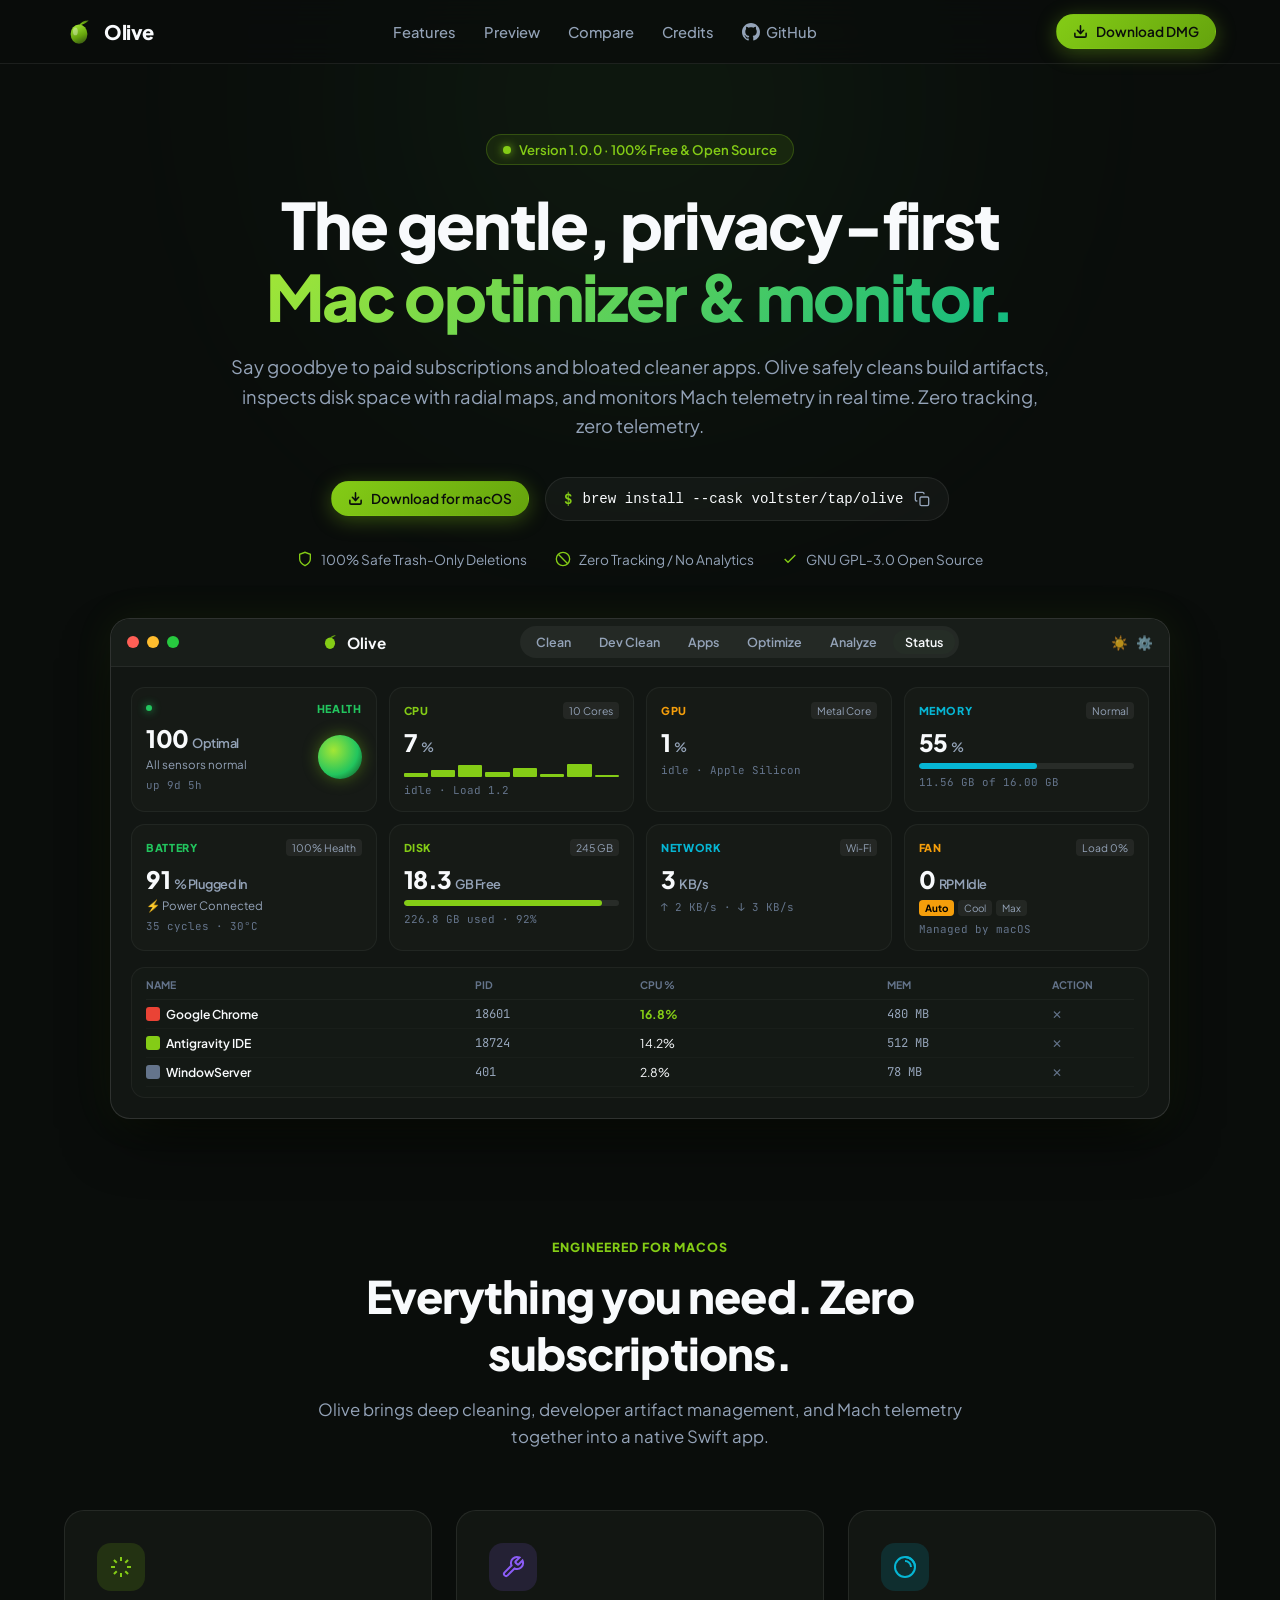
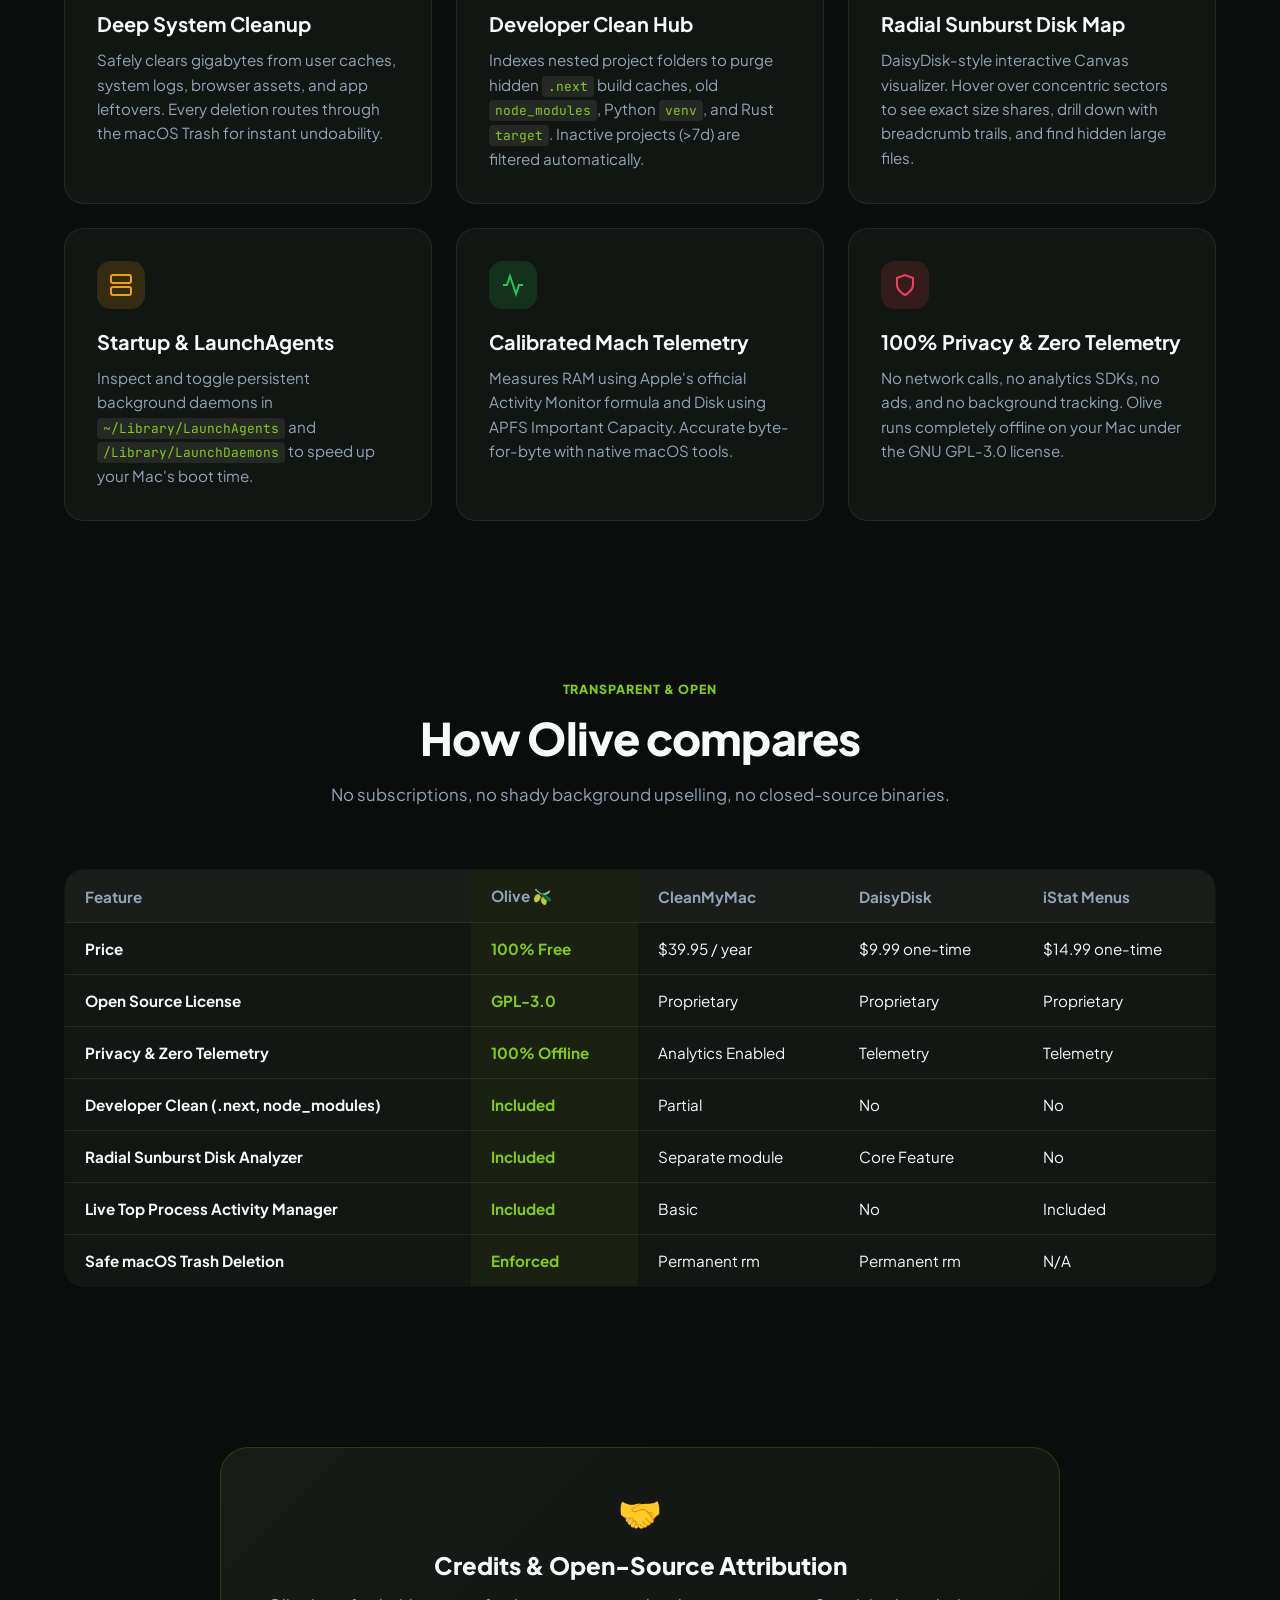
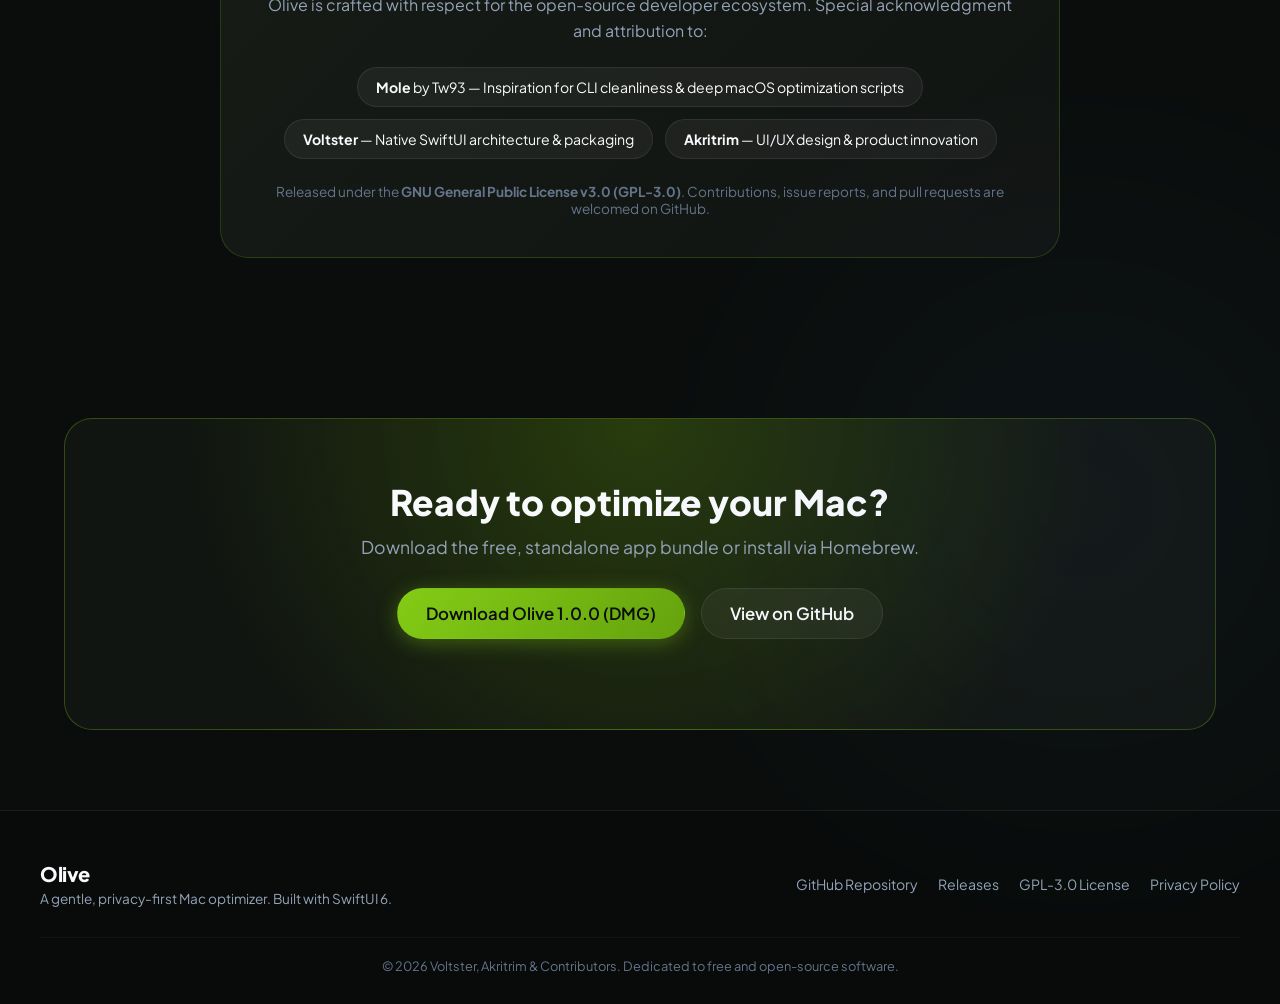
==== commit f3dd3330: "Add Akritrim to contributors in landing page and README" ====
--- a/docs/index.html
+++ b/docs/index.html
@@ -3,7 +3,7 @@
   <head>
     <meta charset="UTF-8" />
     <meta name="viewport" content="width=device-width, initial-scale=1.0" />
-    <title>Olive — Gentle, Privacy-First Mac Optimizer & System Monitor</title>
+    <title>Olive - Gentle, Privacy-First Mac Optimizer & System Monitor</title>
     <meta
       name="description"
       content="A modern, 100% free & open-source macOS system cleaner, developer junk purger, radial disk analyzer, and real-time telemetry monitor. Zero tracking, zero ads."
@@ -725,8 +725,15 @@
               rel="noopener noreferrer"
               class="credit-chip"
             >
-              <strong>Voltster</strong> — Native SwiftUI architecture, Canvas
-              visualizers & packaging
+              <strong>Voltster</strong> — Native SwiftUI architecture & packaging
+            </a>
+            <a
+              href="https://github.com/Voltster/Olive"
+              target="_blank"
+              rel="noopener noreferrer"
+              class="credit-chip"
+            >
+              <strong>Akritrim</strong> — UI/UX design & product innovation
             </a>
           </div>
           <p class="license-notice">
@@ -787,7 +794,7 @@
       </div>
       <div class="footer-bottom">
         <p>
-          © 2026 Voltster & Contributors. Dedicated to free and open-source
+          © 2026 Voltster, Akritrim & Contributors. Dedicated to free and open-source
           software.
         </p>
       </div>
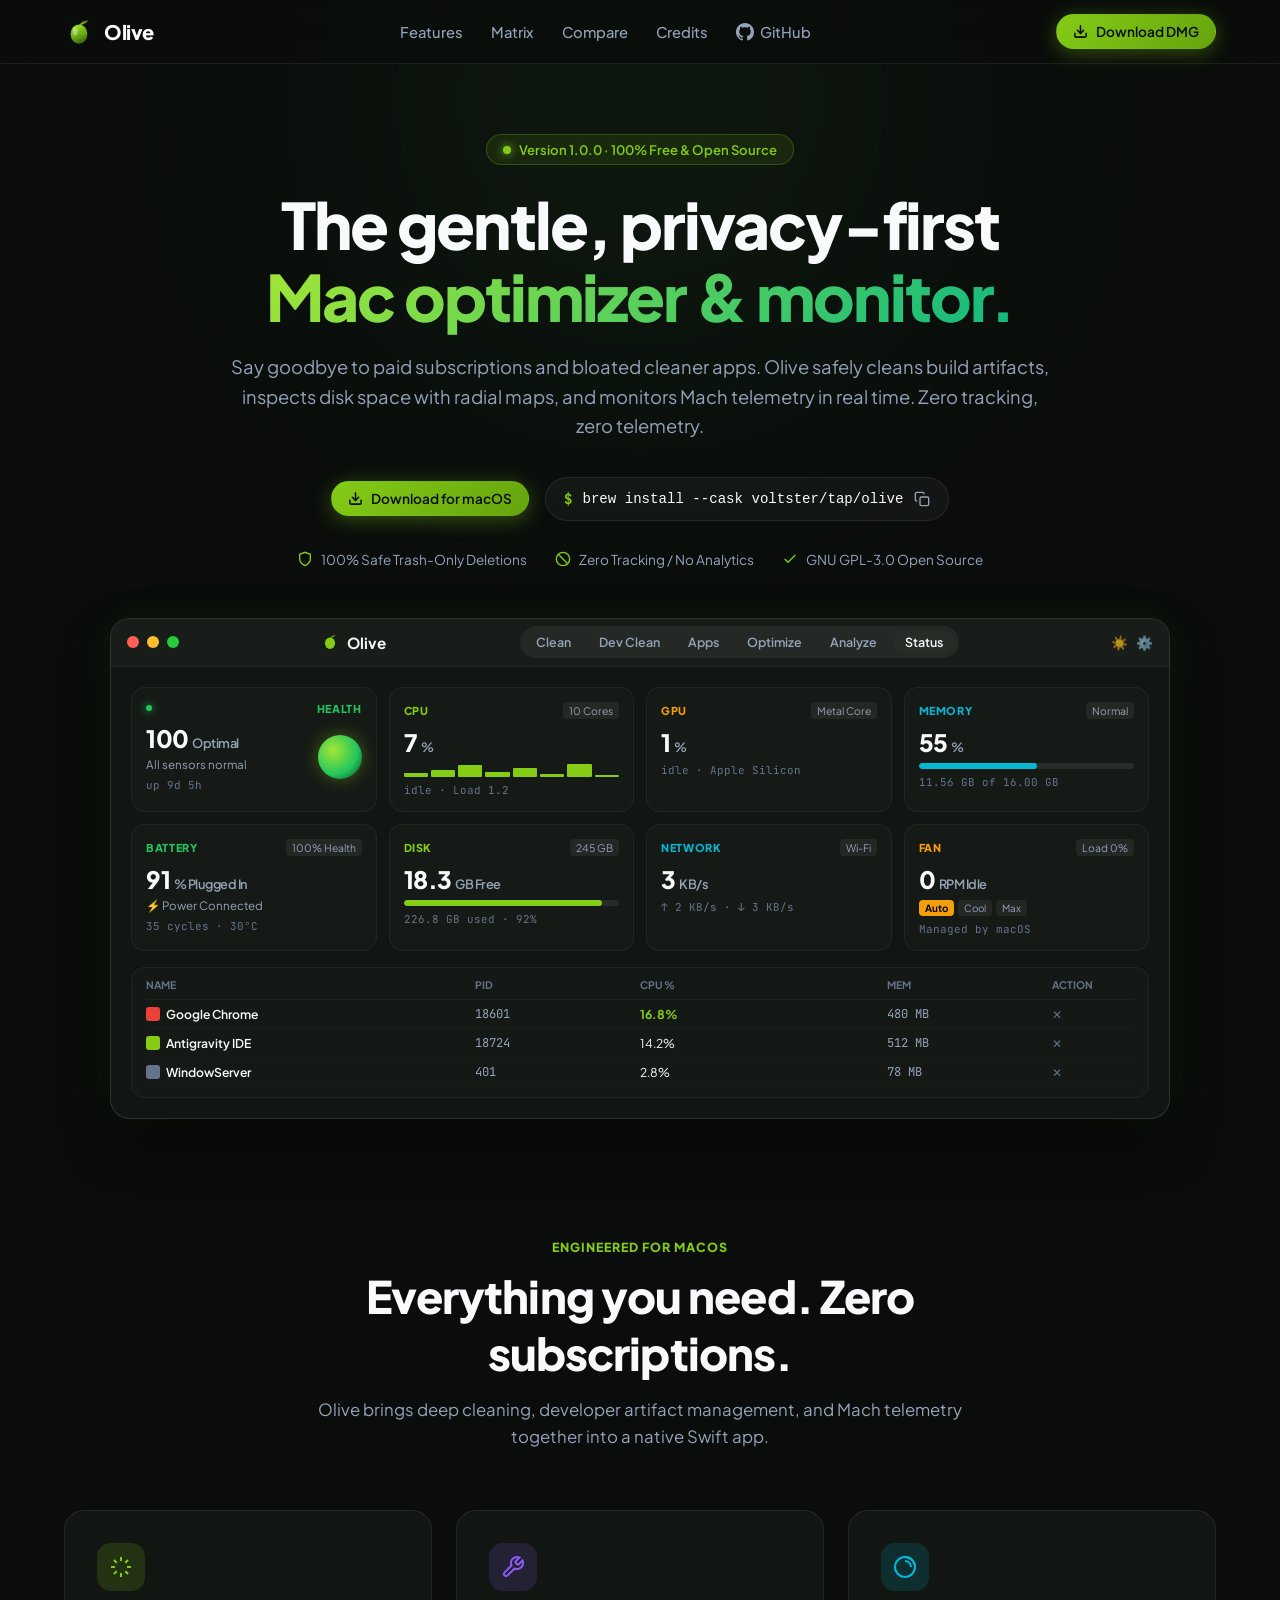
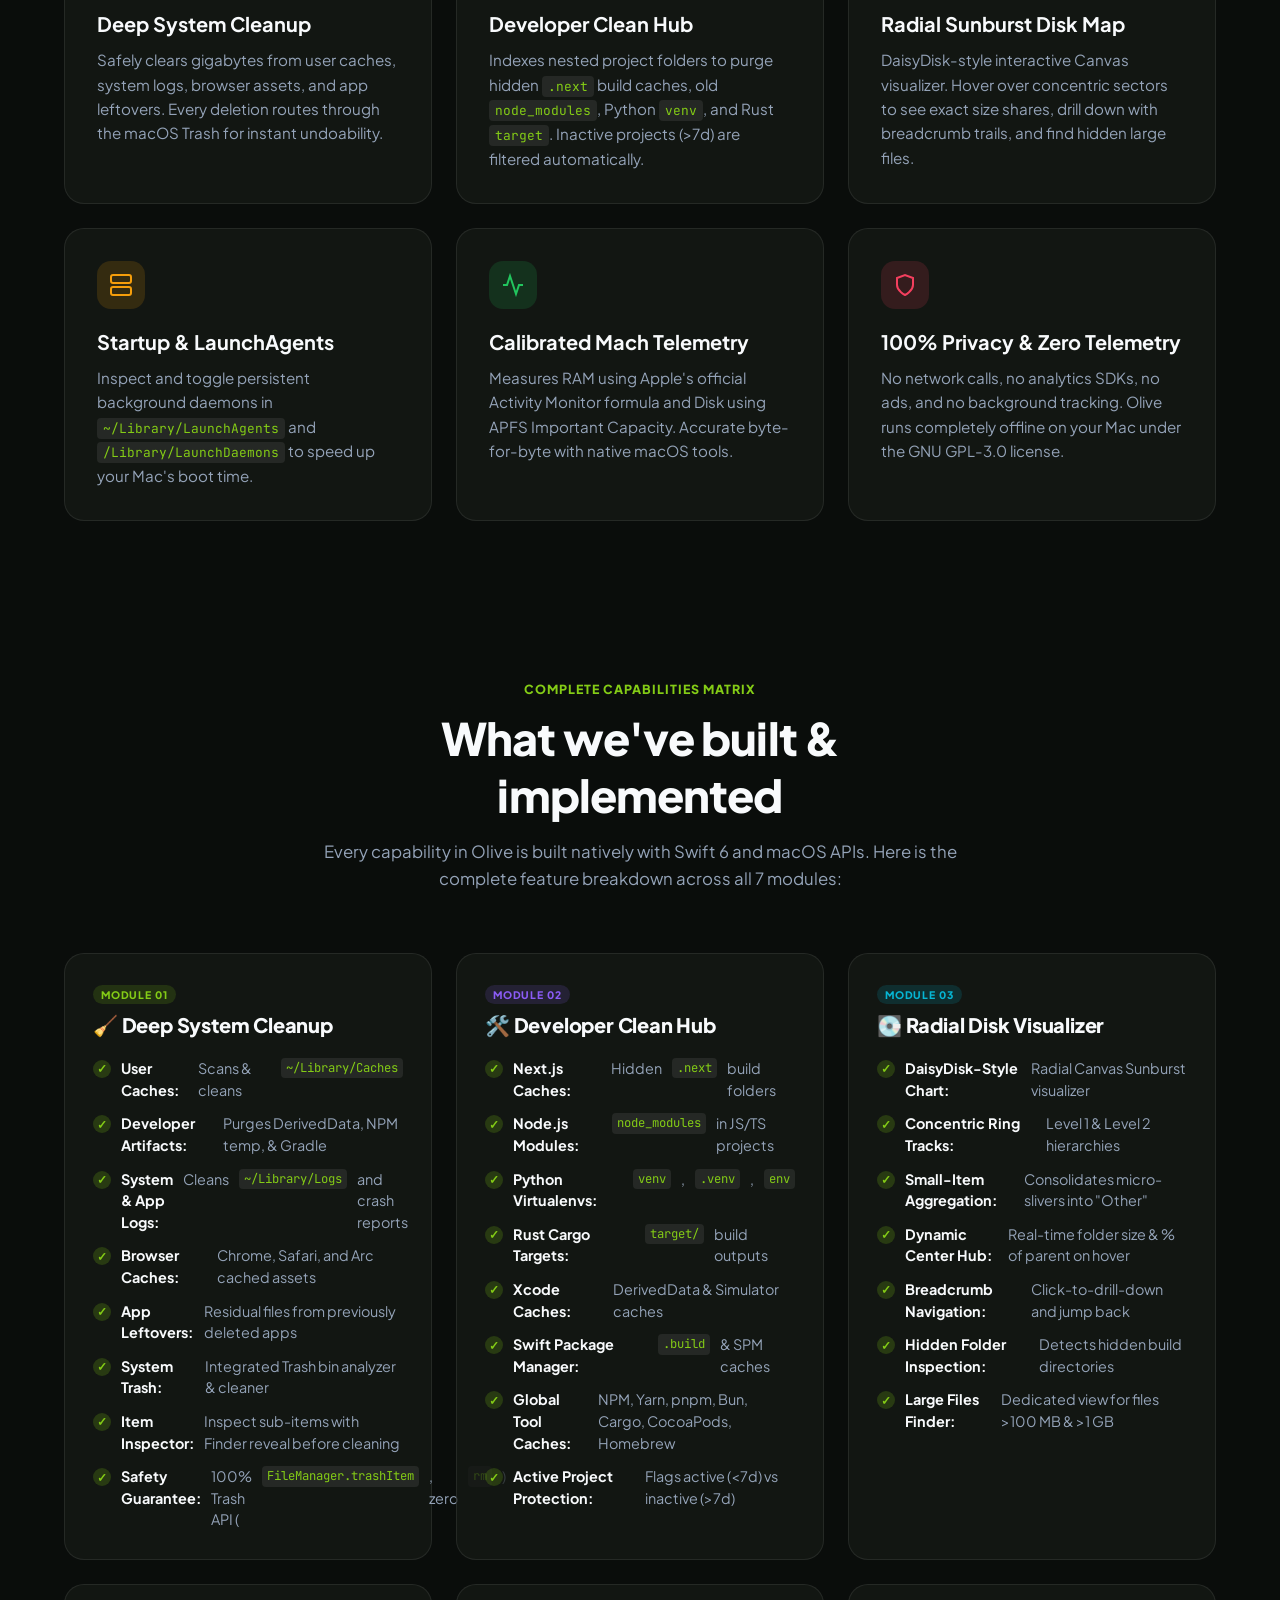
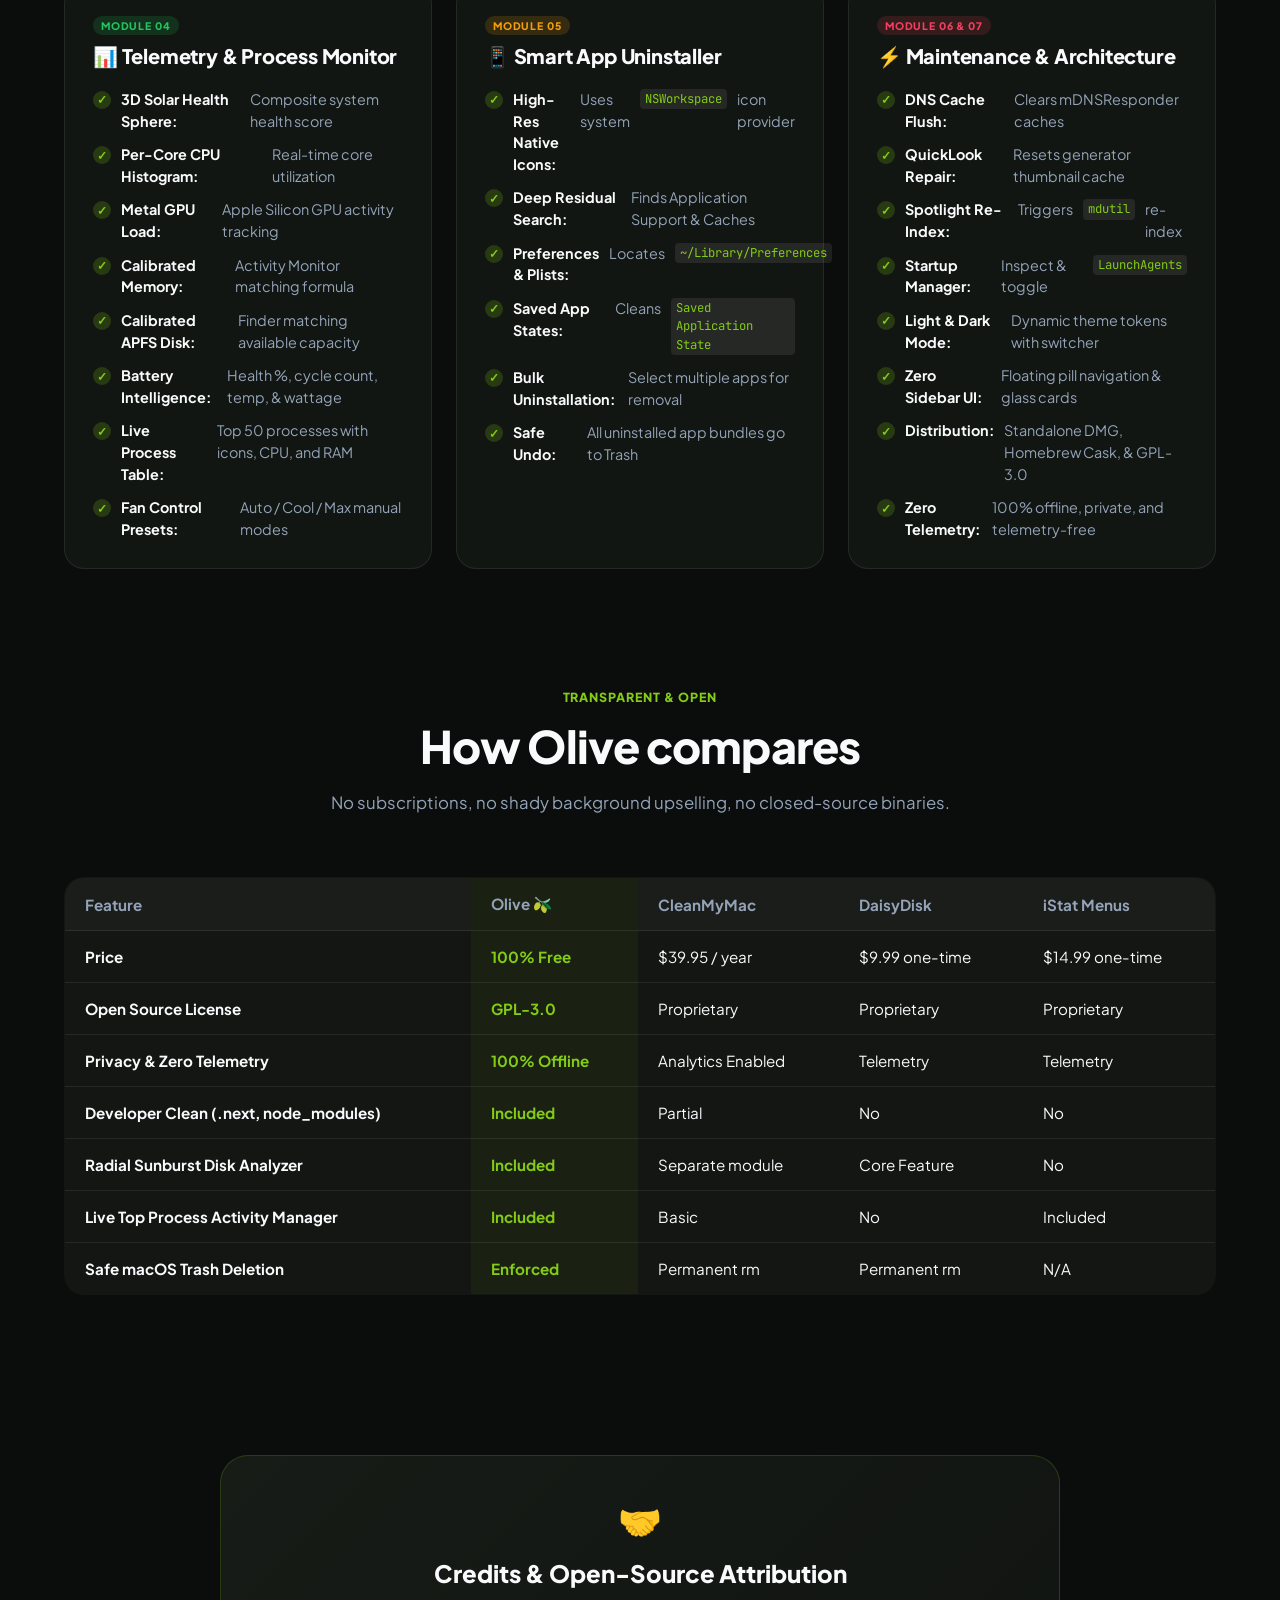
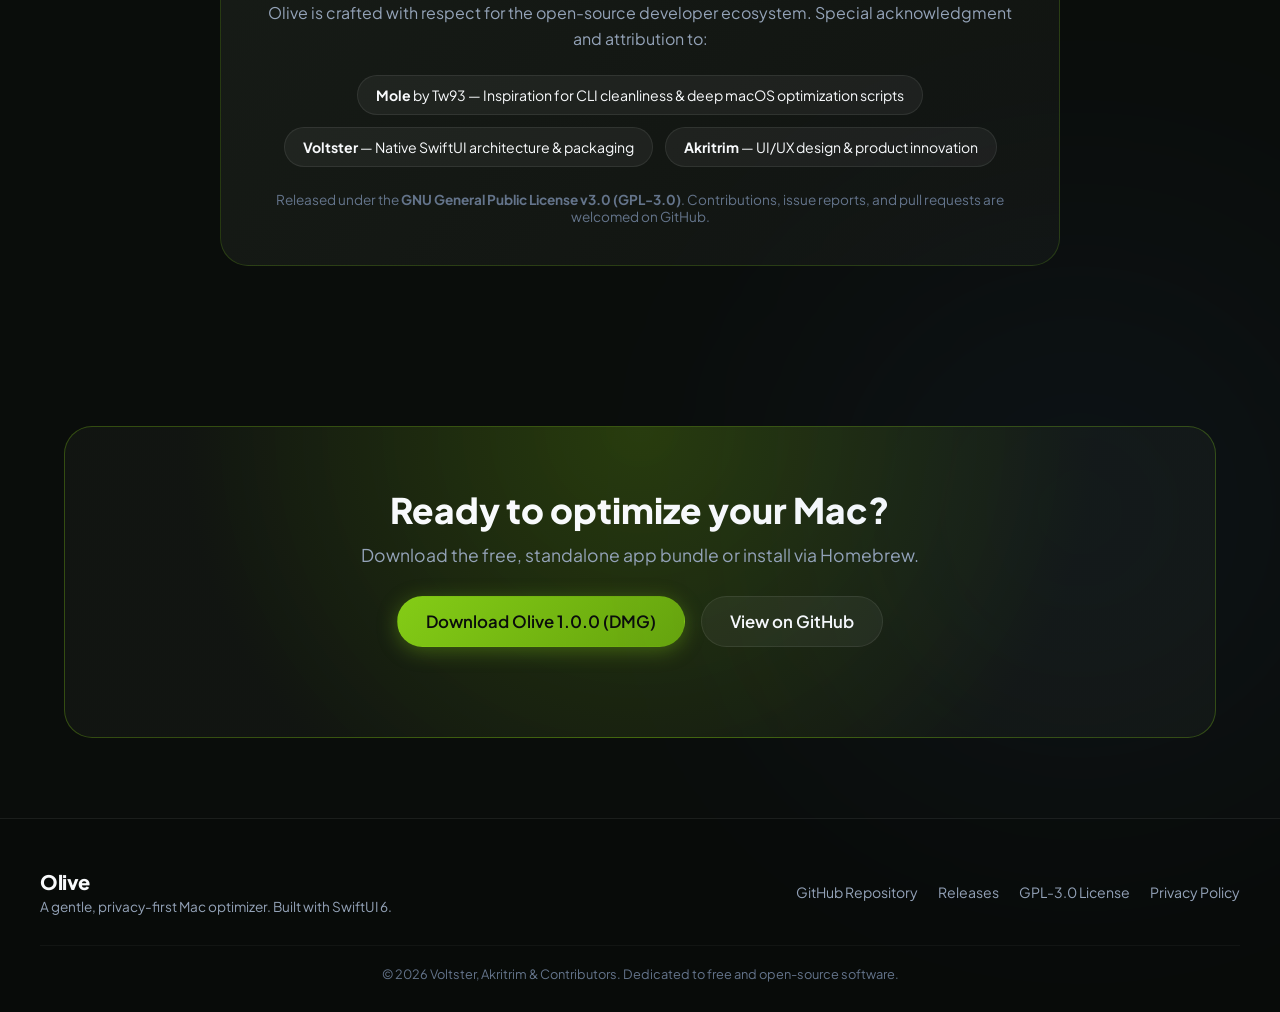
==== commit 0ef46347: "Add complete 7-module feature capabilities matrix to landing page and README" ====
--- a/docs/index.html
+++ b/docs/index.html
@@ -91,7 +91,7 @@
 
         <div class="nav-links">
           <a href="#features">Features</a>
-          <a href="#demo">Preview</a>
+          <a href="#matrix">Matrix</a>
           <a href="#comparison">Compare</a>
           <a href="#credits">Credits</a>
           <a
@@ -622,6 +622,124 @@
           </div>
         </div>
       </section>
+
+      <!-- Detailed Implemented Feature Matrix Section -->
+    <section class="feature-matrix-section" id="matrix">
+      <div class="section-header">
+        <span class="section-tag">COMPLETE CAPABILITIES MATRIX</span>
+        <h2 class="section-title">What we've built & implemented</h2>
+        <p class="section-subtitle">
+          Every capability in Olive is built natively with Swift 6 and macOS APIs. Here is the complete feature breakdown across all 7 modules:
+        </p>
+      </div>
+
+      <div class="matrix-grid">
+        <!-- Module 1 -->
+        <div class="matrix-card">
+          <div class="matrix-card-header">
+            <span class="matrix-badge olive">MODULE 01</span>
+            <h3>🧹 Deep System Cleanup</h3>
+          </div>
+          <ul class="matrix-list">
+            <li><span class="check">✓</span> <strong>User Caches:</strong> Scans & cleans <code>~/Library/Caches</code></li>
+            <li><span class="check">✓</span> <strong>Developer Artifacts:</strong> Purges DerivedData, NPM temp, & Gradle</li>
+            <li><span class="check">✓</span> <strong>System & App Logs:</strong> Cleans <code>~/Library/Logs</code> and crash reports</li>
+            <li><span class="check">✓</span> <strong>Browser Caches:</strong> Chrome, Safari, and Arc cached assets</li>
+            <li><span class="check">✓</span> <strong>App Leftovers:</strong> Residual files from previously deleted apps</li>
+            <li><span class="check">✓</span> <strong>System Trash:</strong> Integrated Trash bin analyzer & cleaner</li>
+            <li><span class="check">✓</span> <strong>Item Inspector:</strong> Inspect sub-items with Finder reveal before cleaning</li>
+            <li><span class="check">✓</span> <strong>Safety Guarantee:</strong> 100% Trash API (<code>FileManager.trashItem</code>, zero <code>rm</code>)</li>
+          </ul>
+        </div>
+
+        <!-- Module 2 -->
+        <div class="matrix-card">
+          <div class="matrix-card-header">
+            <span class="matrix-badge violet">MODULE 02</span>
+            <h3>🛠️ Developer Clean Hub</h3>
+          </div>
+          <ul class="matrix-list">
+            <li><span class="check">✓</span> <strong>Next.js Caches:</strong> Hidden <code>.next</code> build folders</li>
+            <li><span class="check">✓</span> <strong>Node.js Modules:</strong> <code>node_modules</code> in JS/TS projects</li>
+            <li><span class="check">✓</span> <strong>Python Virtualenvs:</strong> <code>venv</code>, <code>.venv</code>, <code>env</code></li>
+            <li><span class="check">✓</span> <strong>Rust Cargo Targets:</strong> <code>target/</code> build outputs</li>
+            <li><span class="check">✓</span> <strong>Xcode Caches:</strong> DerivedData & Simulator caches</li>
+            <li><span class="check">✓</span> <strong>Swift Package Manager:</strong> <code>.build</code> & SPM caches</li>
+            <li><span class="check">✓</span> <strong>Global Tool Caches:</strong> NPM, Yarn, pnpm, Bun, Cargo, CocoaPods, Homebrew</li>
+            <li><span class="check">✓</span> <strong>Active Project Protection:</strong> Flags active (&lt;7d) vs inactive (&gt;7d)</li>
+          </ul>
+        </div>
+
+        <!-- Module 3 -->
+        <div class="matrix-card">
+          <div class="matrix-card-header">
+            <span class="matrix-badge cyan">MODULE 03</span>
+            <h3>💽 Radial Disk Visualizer</h3>
+          </div>
+          <ul class="matrix-list">
+            <li><span class="check">✓</span> <strong>DaisyDisk-Style Chart:</strong> Radial Canvas Sunburst visualizer</li>
+            <li><span class="check">✓</span> <strong>Concentric Ring Tracks:</strong> Level 1 & Level 2 hierarchies</li>
+            <li><span class="check">✓</span> <strong>Small-Item Aggregation:</strong> Consolidates micro-slivers into "Other"</li>
+            <li><span class="check">✓</span> <strong>Dynamic Center Hub:</strong> Real-time folder size & % of parent on hover</li>
+            <li><span class="check">✓</span> <strong>Breadcrumb Navigation:</strong> Click-to-drill-down and jump back</li>
+            <li><span class="check">✓</span> <strong>Hidden Folder Inspection:</strong> Detects hidden build directories</li>
+            <li><span class="check">✓</span> <strong>Large Files Finder:</strong> Dedicated view for files &gt;100 MB & &gt;1 GB</li>
+          </ul>
+        </div>
+
+        <!-- Module 4 -->
+        <div class="matrix-card">
+          <div class="matrix-card-header">
+            <span class="matrix-badge sage">MODULE 04</span>
+            <h3>📊 Telemetry & Process Monitor</h3>
+          </div>
+          <ul class="matrix-list">
+            <li><span class="check">✓</span> <strong>3D Solar Health Sphere:</strong> Composite system health score</li>
+            <li><span class="check">✓</span> <strong>Per-Core CPU Histogram:</strong> Real-time core utilization</li>
+            <li><span class="check">✓</span> <strong>Metal GPU Load:</strong> Apple Silicon GPU activity tracking</li>
+            <li><span class="check">✓</span> <strong>Calibrated Memory:</strong> Activity Monitor matching formula</li>
+            <li><span class="check">✓</span> <strong>Calibrated APFS Disk:</strong> Finder matching available capacity</li>
+            <li><span class="check">✓</span> <strong>Battery Intelligence:</strong> Health %, cycle count, temp, & wattage</li>
+            <li><span class="check">✓</span> <strong>Live Process Table:</strong> Top 50 processes with icons, CPU, and RAM</li>
+            <li><span class="check">✓</span> <strong>Fan Control Presets:</strong> Auto / Cool / Max manual modes</li>
+          </ul>
+        </div>
+
+        <!-- Module 5 -->
+        <div class="matrix-card">
+          <div class="matrix-card-header">
+            <span class="matrix-badge amber">MODULE 05</span>
+            <h3>📱 Smart App Uninstaller</h3>
+          </div>
+          <ul class="matrix-list">
+            <li><span class="check">✓</span> <strong>High-Res Native Icons:</strong> Uses system <code>NSWorkspace</code> icon provider</li>
+            <li><span class="check">✓</span> <strong>Deep Residual Search:</strong> Finds Application Support & Caches</li>
+            <li><span class="check">✓</span> <strong>Preferences & Plists:</strong> Locates <code>~/Library/Preferences</code></li>
+            <li><span class="check">✓</span> <strong>Saved App States:</strong> Cleans <code>Saved Application State</code></li>
+            <li><span class="check">✓</span> <strong>Bulk Uninstallation:</strong> Select multiple apps for removal</li>
+            <li><span class="check">✓</span> <strong>Safe Undo:</strong> All uninstalled app bundles go to Trash</li>
+          </ul>
+        </div>
+
+        <!-- Module 6 & 7 -->
+        <div class="matrix-card">
+          <div class="matrix-card-header">
+            <span class="matrix-badge rose">MODULE 06 & 07</span>
+            <h3>⚡ Maintenance & Architecture</h3>
+          </div>
+          <ul class="matrix-list">
+            <li><span class="check">✓</span> <strong>DNS Cache Flush:</strong> Clears mDNSResponder caches</li>
+            <li><span class="check">✓</span> <strong>QuickLook Repair:</strong> Resets generator thumbnail cache</li>
+            <li><span class="check">✓</span> <strong>Spotlight Re-Index:</strong> Triggers <code>mdutil</code> re-index</li>
+            <li><span class="check">✓</span> <strong>Startup Manager:</strong> Inspect & toggle <code>LaunchAgents</code></li>
+            <li><span class="check">✓</span> <strong>Light & Dark Mode:</strong> Dynamic theme tokens with switcher</li>
+            <li><span class="check">✓</span> <strong>Zero Sidebar UI:</strong> Floating pill navigation & glass cards</li>
+            <li><span class="check">✓</span> <strong>Distribution:</strong> Standalone DMG, Homebrew Cask, & GPL-3.0</li>
+            <li><span class="check">✓</span> <strong>Zero Telemetry:</strong> 100% offline, private, and telemetry-free</li>
+          </ul>
+        </div>
+      </div>
+    </section>
 
       <!-- Comparison Table Section -->
       <section class="comparison-section" id="comparison">
--- a/docs/style.css
+++ b/docs/style.css
@@ -727,6 +727,104 @@
   color: var(--accent-olive);
 }
 
+/* Feature Matrix Section */
+.feature-matrix-section {
+  max-width: 1200px;
+  margin: 0 auto;
+  padding: 80px 24px 40px;
+}
+
+.matrix-grid {
+  display: grid;
+  grid-template-columns: repeat(auto-fit, minmax(360px, 1fr));
+  gap: 24px;
+}
+
+.matrix-card {
+  background: var(--bg-card);
+  border: 1px solid var(--border-card);
+  border-radius: var(--radius-lg);
+  padding: 28px;
+  transition: all var(--transition-smooth);
+}
+
+.matrix-card:hover {
+  background: var(--bg-card-hover);
+  border-color: var(--border-card-hover);
+  transform: translateY(-3px);
+}
+
+.matrix-card-header {
+  margin-bottom: 20px;
+}
+
+.matrix-badge {
+  display: inline-block;
+  font-size: 0.65rem;
+  font-weight: 800;
+  letter-spacing: 0.08em;
+  padding: 3px 8px;
+  border-radius: var(--radius-full);
+  margin-bottom: 8px;
+}
+
+.matrix-badge.olive { background: rgba(132, 204, 22, 0.15); color: var(--accent-olive); }
+.matrix-badge.violet { background: rgba(139, 92, 246, 0.15); color: var(--accent-violet); }
+.matrix-badge.cyan { background: rgba(6, 182, 212, 0.15); color: var(--accent-cyan); }
+.matrix-badge.sage { background: rgba(34, 197, 94, 0.15); color: var(--accent-sage); }
+.matrix-badge.amber { background: rgba(245, 158, 11, 0.15); color: var(--accent-amber); }
+.matrix-badge.rose { background: rgba(244, 63, 94, 0.15); color: var(--accent-rose); }
+
+.matrix-card-header h3 {
+  font-size: 1.25rem;
+  font-weight: 800;
+  letter-spacing: -0.01em;
+}
+
+.matrix-list {
+  list-style: none;
+  display: flex;
+  flex-direction: column;
+  gap: 12px;
+}
+
+.matrix-list li {
+  display: flex;
+  align-items: flex-start;
+  gap: 10px;
+  font-size: 0.90rem;
+  color: var(--text-secondary);
+  line-height: 1.5;
+}
+
+.matrix-list li strong {
+  color: var(--text-primary);
+}
+
+.matrix-list li code {
+  font-family: var(--font-mono);
+  background: rgba(255, 255, 255, 0.08);
+  padding: 1px 5px;
+  border-radius: 4px;
+  font-size: 0.85em;
+  color: var(--accent-olive);
+}
+
+.matrix-list .check {
+  display: inline-flex;
+  align-items: center;
+  justify-content: center;
+  width: 18px;
+  height: 18px;
+  border-radius: 50%;
+  background: rgba(132, 204, 22, 0.2);
+  color: var(--accent-olive);
+  font-size: 0.72rem;
+  font-weight: 800;
+  flex-shrink: 0;
+  margin-top: 2px;
+}
+
 /* Comparison Table */
 .table-responsive {
   overflow-x: auto;
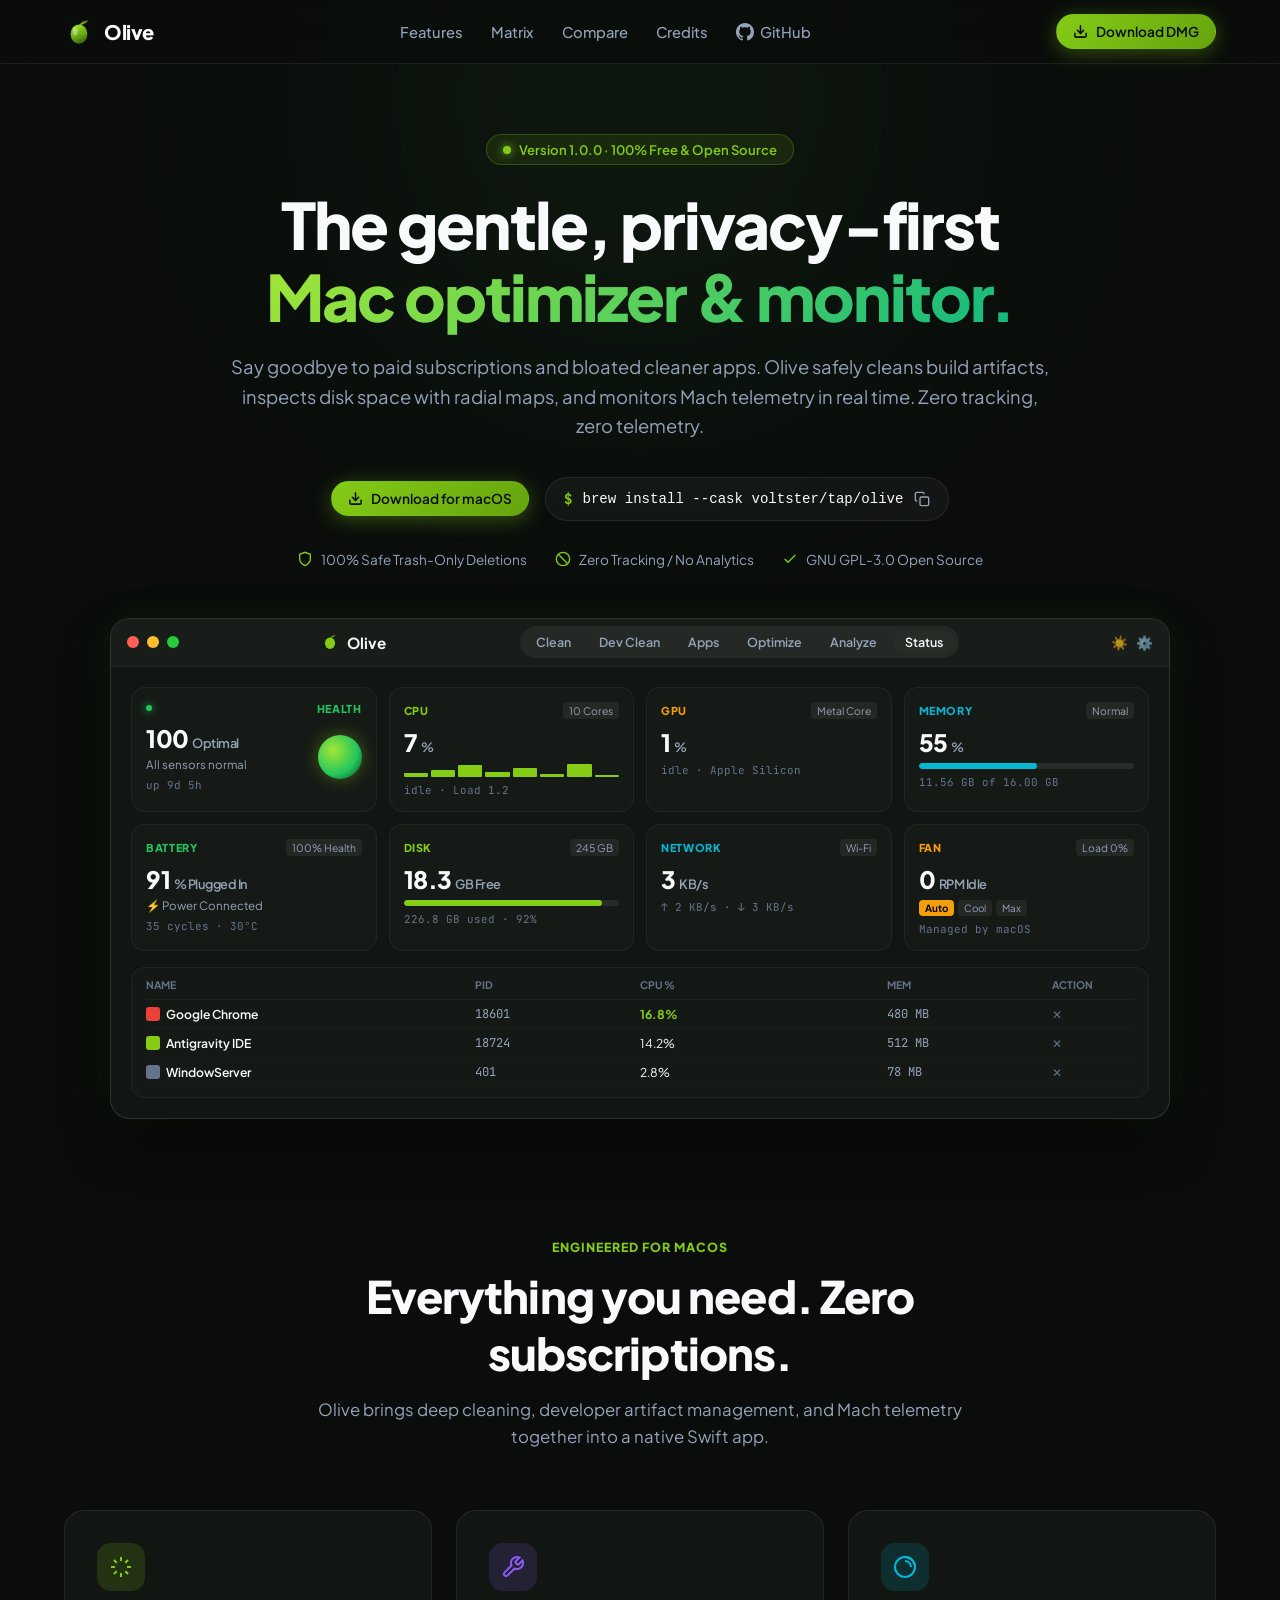
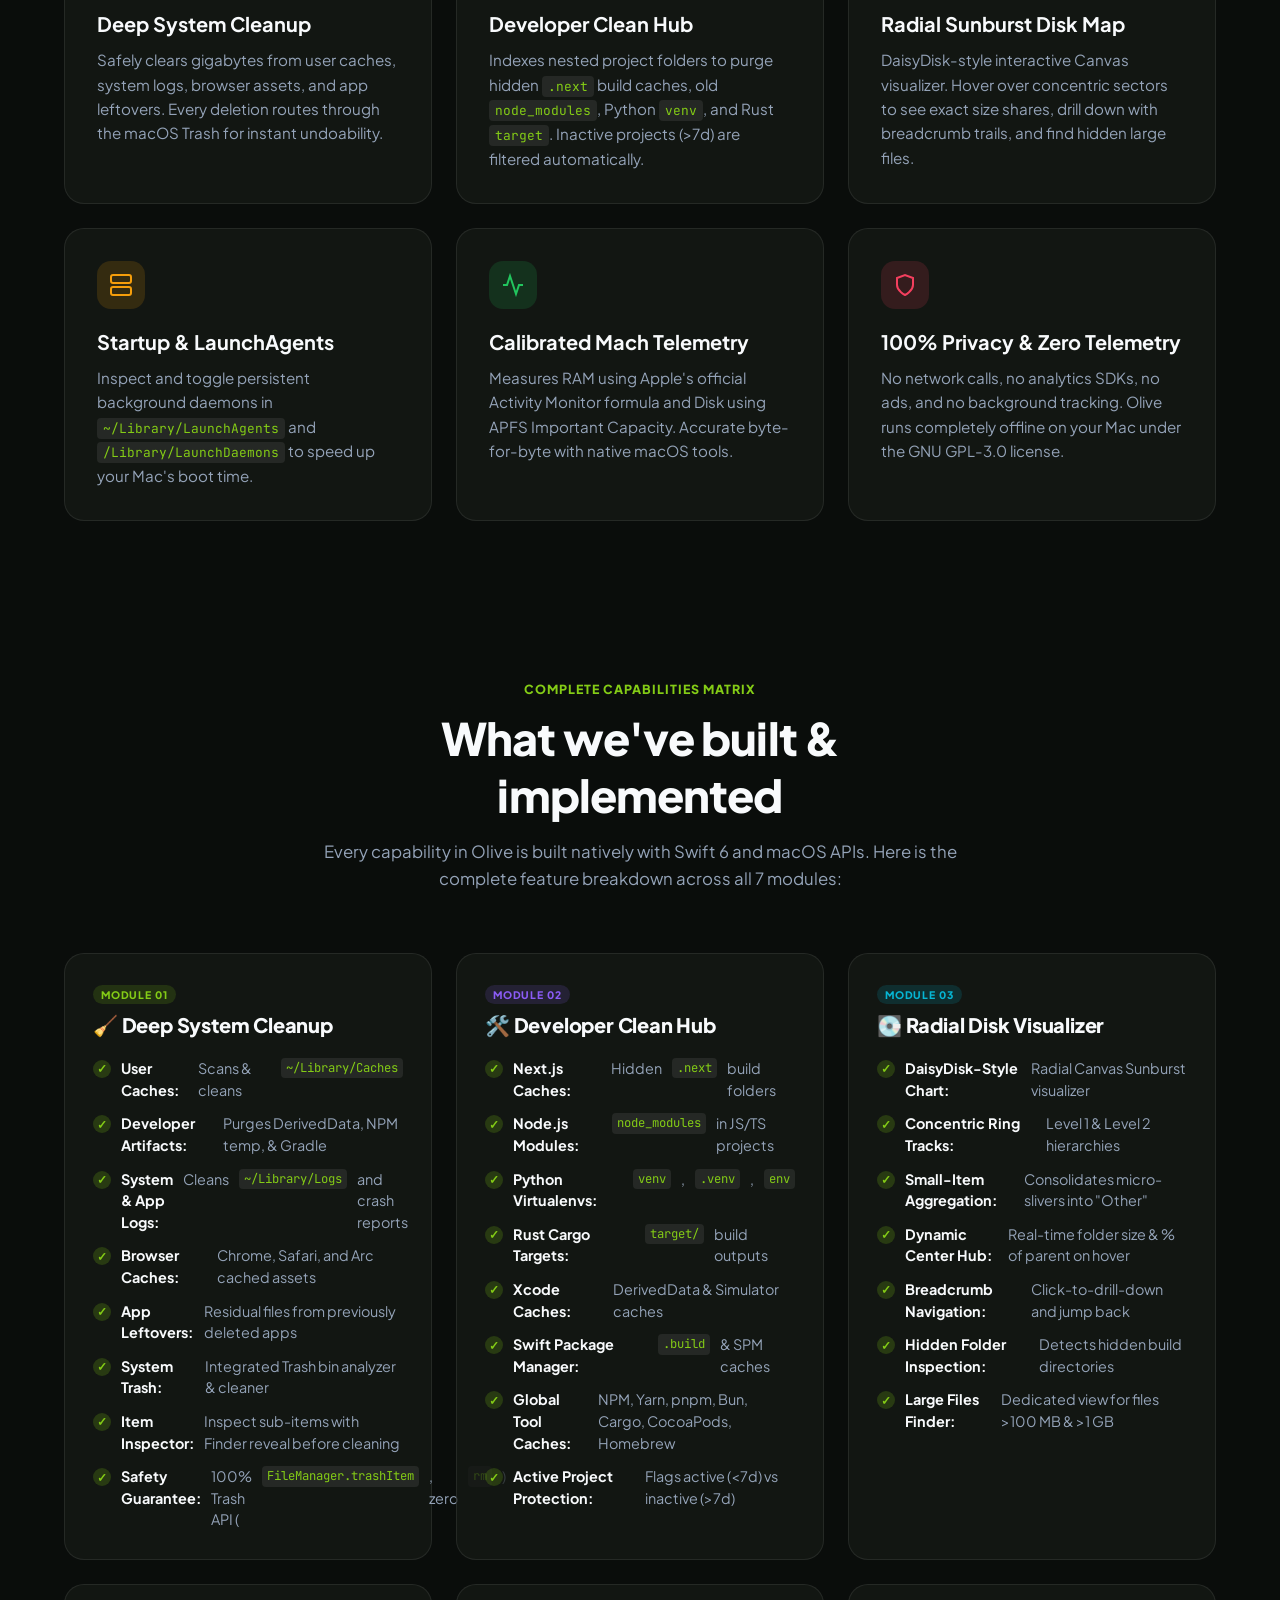
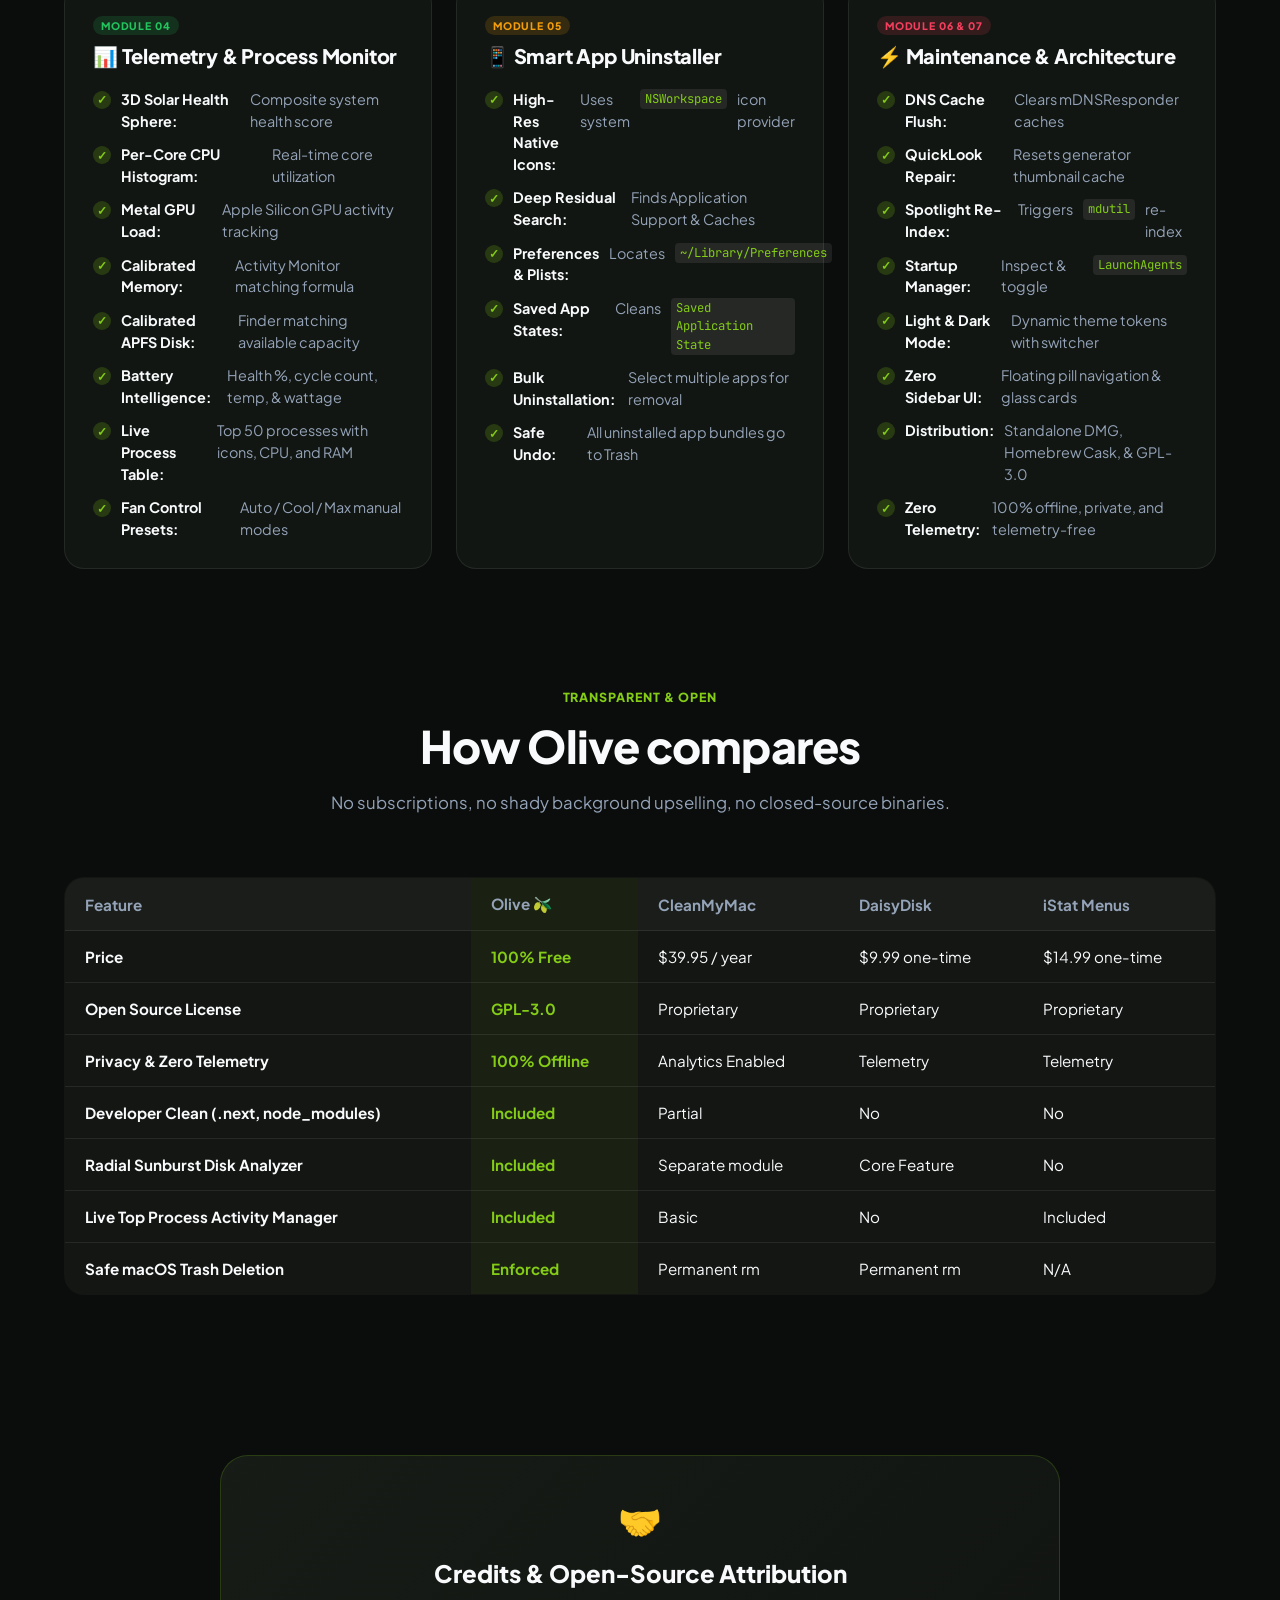
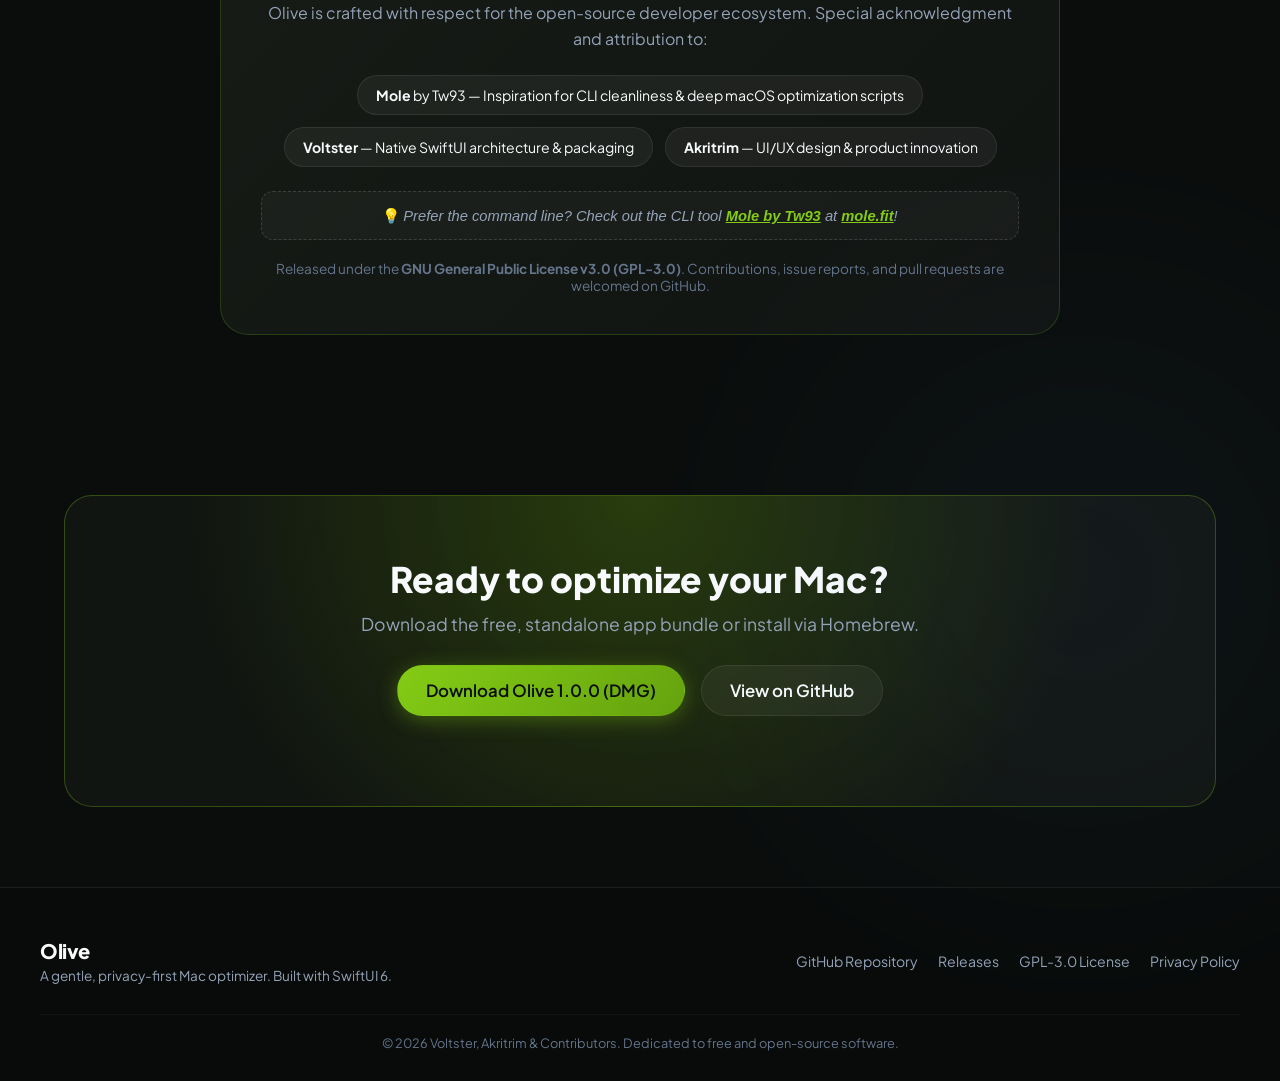
==== commit 9d41cc75: "Add friendly recommendation and link to Mole (mole.fit) across docs and website" ====
--- a/docs/index.html
+++ b/docs/index.html
@@ -854,6 +854,11 @@
               <strong>Akritrim</strong> — UI/UX design & product innovation
             </a>
           </div>
+          <div class="cli-recommendation-box" style="margin: 20px 0; padding: 14px 20px; background: rgba(255,255,255,0.03); border: 1px dashed rgba(255,255,255,0.15); border-radius: 12px;">
+            <p style="font-size: 0.92rem; color: var(--text-secondary); margin: 0;">
+              💡 <em>Prefer the command line? Check out the CLI tool <a href="https://mole.fit/" target="_blank" rel="noopener noreferrer" style="color: var(--accent-olive); font-weight: 700; text-decoration: underline;">Mole by Tw93</a> at <a href="https://mole.fit/" target="_blank" rel="noopener noreferrer" style="color: var(--accent-olive); font-weight: 600;">mole.fit</a>!</em>
+            </p>
+          </div>
           <p class="license-notice">
             Released under the
             <strong>GNU General Public License v3.0 (GPL-3.0)</strong>.
